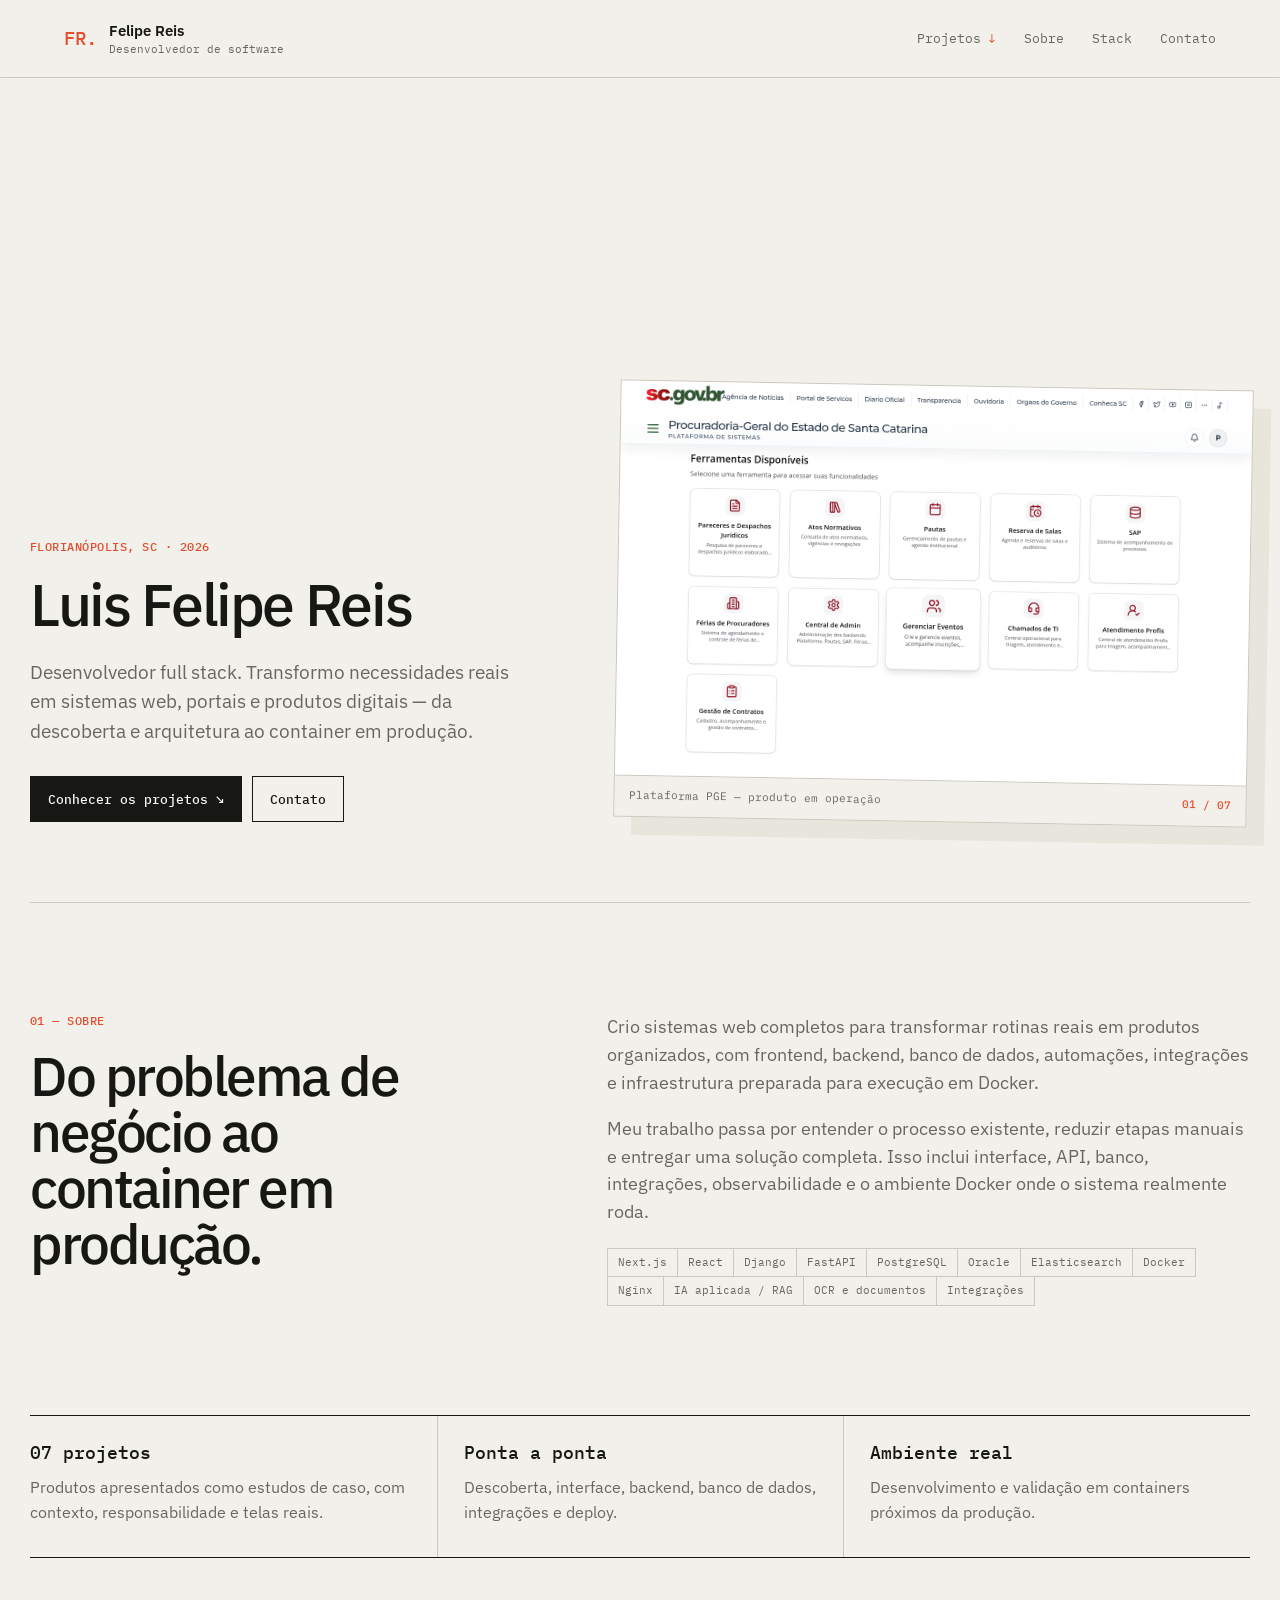
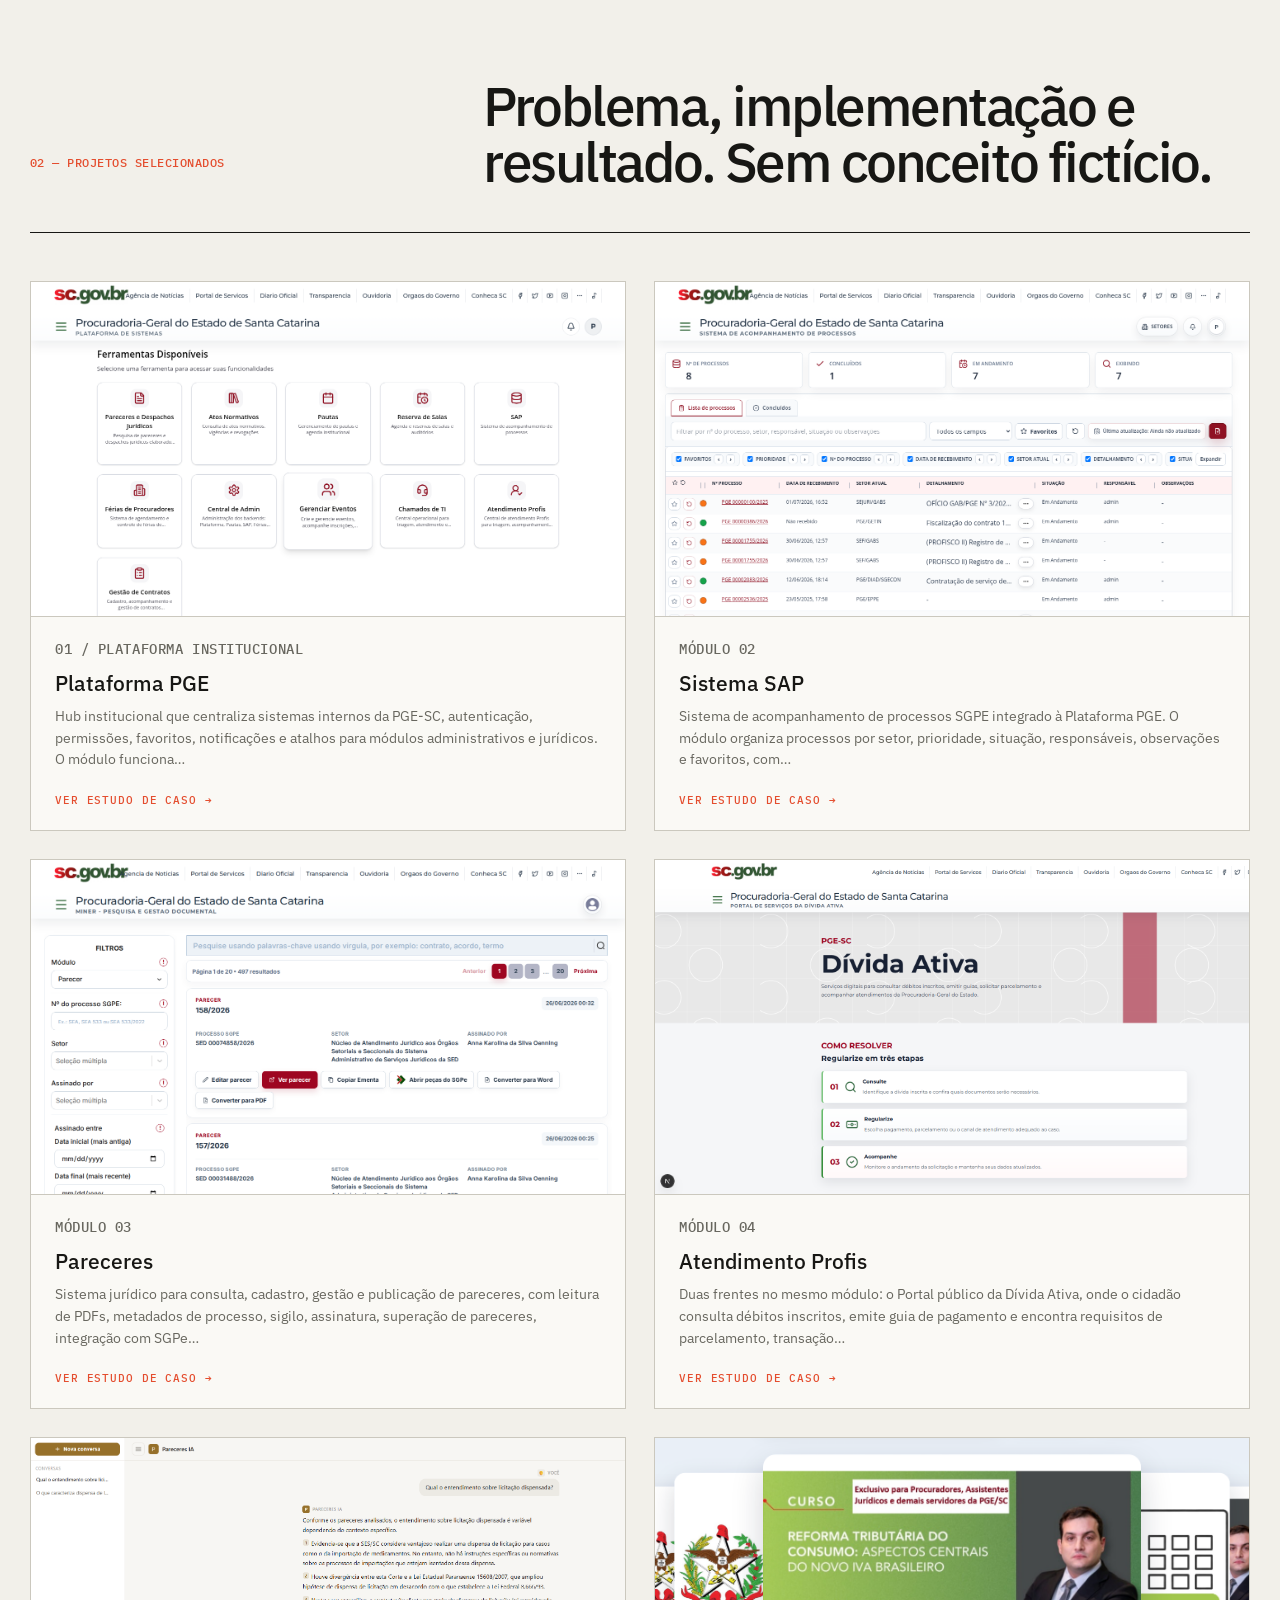
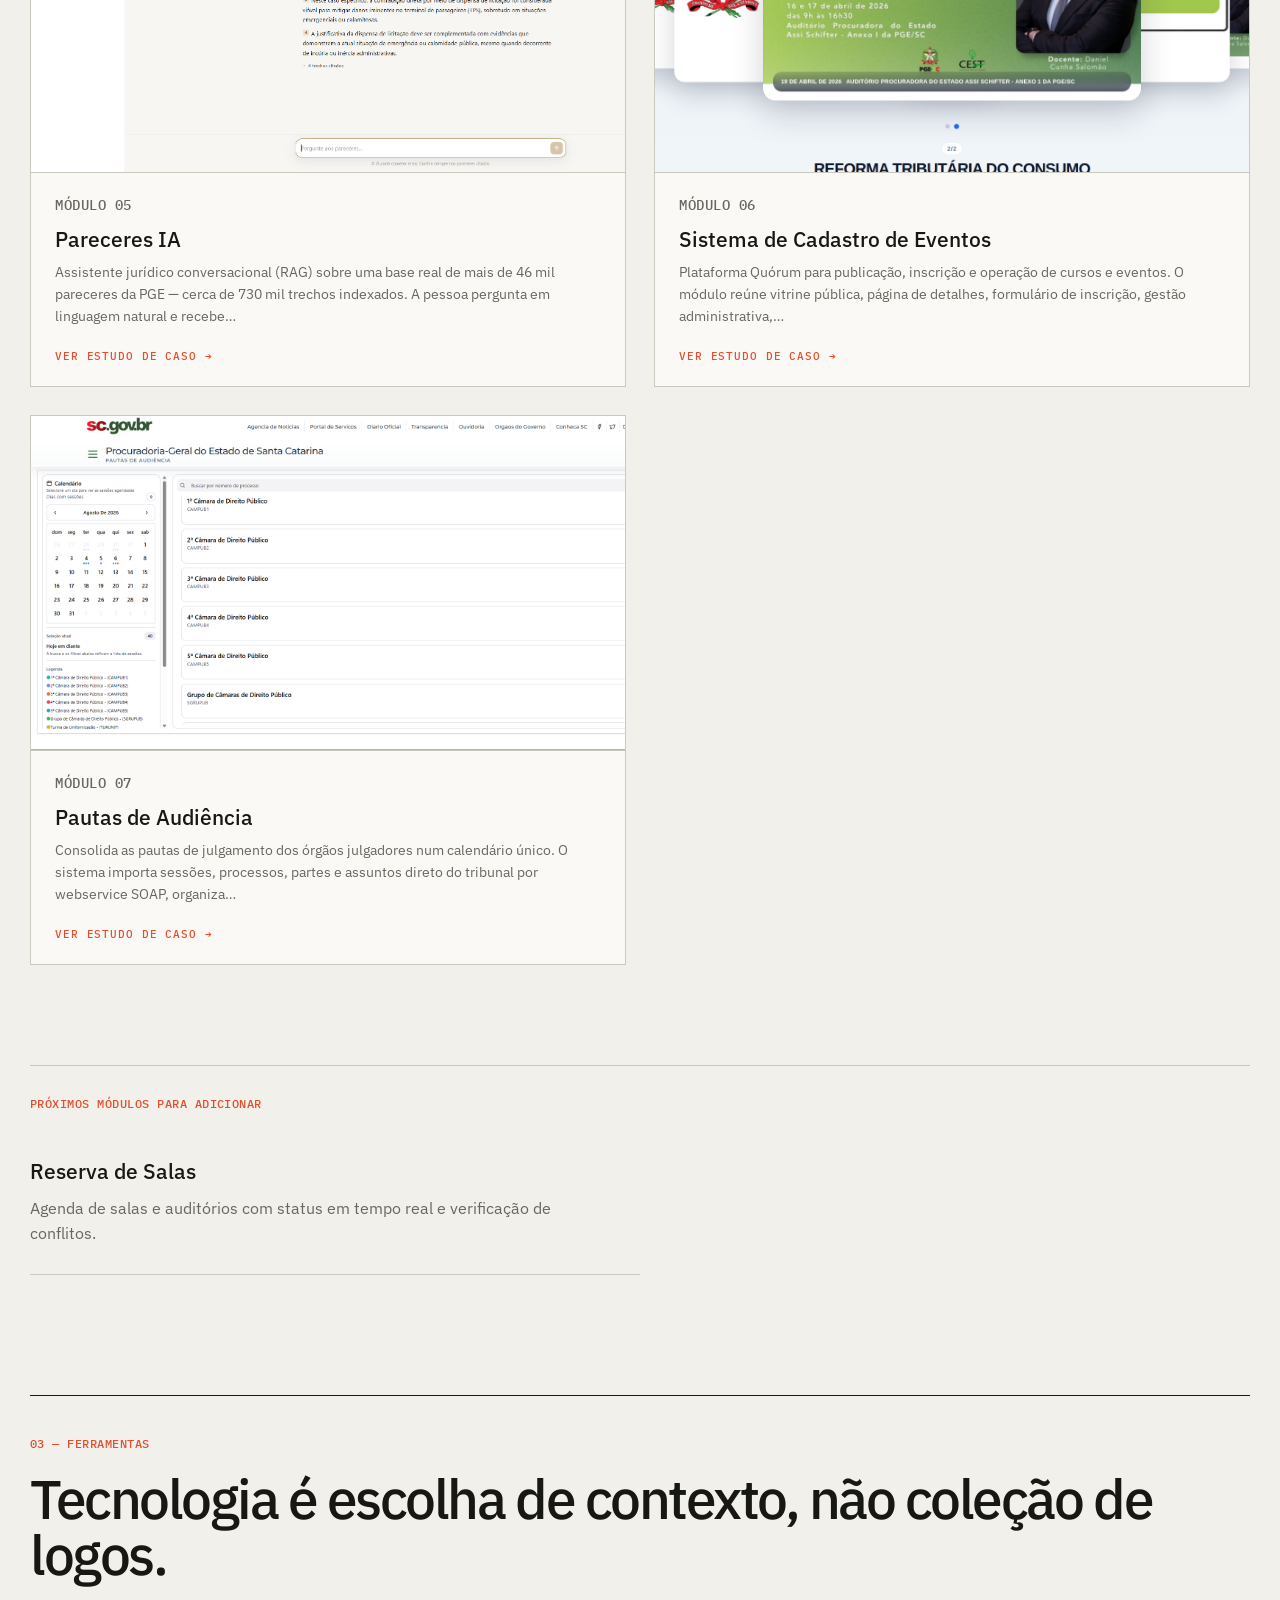
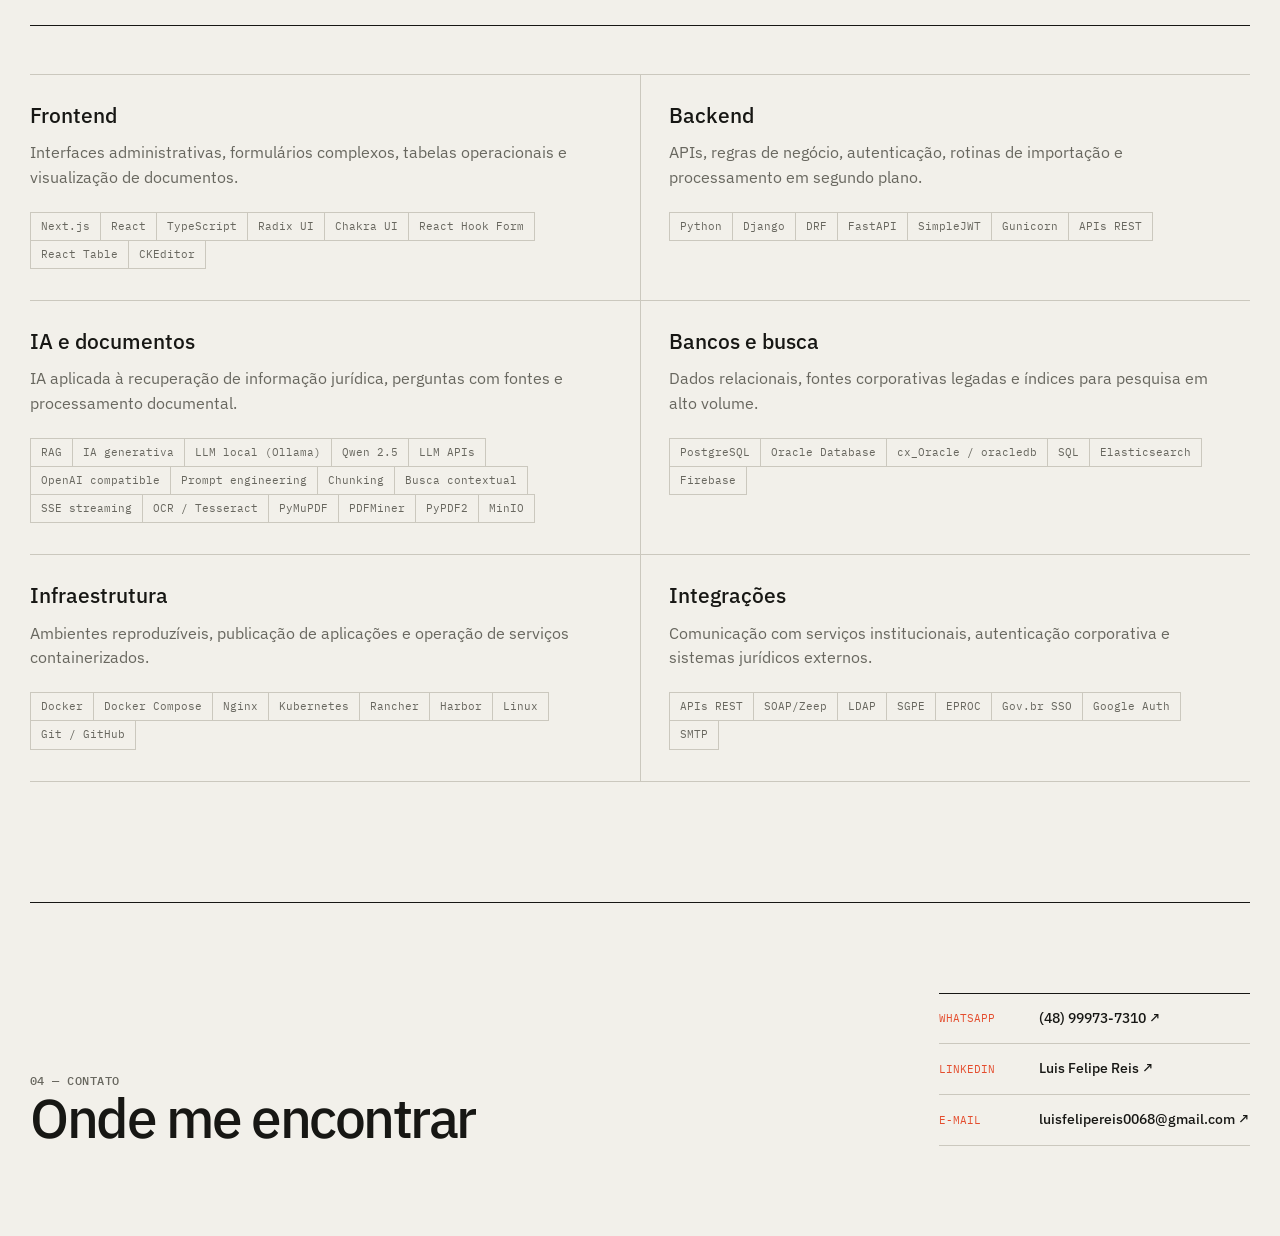
==== index.html @ 8a9d4250 "Renomeia botao do WhatsApp para Contato" ====
<!DOCTYPE html>
<html lang="pt-BR">
<head>
  <meta charset="UTF-8">
  <meta name="viewport" content="width=device-width, initial-scale=1.0">
  <title>Felipe Reis | Portfólio Dev</title>
  <meta name="description" content="Portfólio de sistemas web, automações, integrações e módulos desenvolvidos por Felipe Reis.">
  <link rel="icon" href="favicon.svg" type="image/svg+xml">
  <link rel="preconnect" href="https://fonts.googleapis.com">
  <link rel="preconnect" href="https://fonts.gstatic.com" crossorigin>
  <link href="https://fonts.googleapis.com/css2?family=IBM+Plex+Mono:wght@400;500&family=IBM+Plex+Sans:wght@400;500;600&display=swap" rel="stylesheet">
  <link rel="stylesheet" href="assets/portfolio.css">
</head>
<body>
  <header class="site-header">
    <a class="brand" href="#top" aria-label="Início">
      <span class="brand-mark">FR.</span>
      <span>
        <strong>Felipe Reis</strong>
        <small>Desenvolvedor de software</small>
      </span>
    </a>
    <nav class="top-nav" aria-label="Navegação principal">
      <div class="nav-projects">
        <a class="nav-projects-trigger" href="#modulos" aria-haspopup="true">
          Projetos <span aria-hidden="true">↓</span>
        </a>
        <div class="projects-menu" aria-label="Lista de projetos">
          <a href="projetos/plataforma-pge.html"><span>01</span> Plataforma PGE</a>
          <a href="projetos/sistema-sap.html"><span>02</span> Sistema SAP</a>
          <a href="projetos/sistema-pareceres.html"><span>03</span> Pareceres</a>
          <a href="projetos/sistema-atendimento-profis.html"><span>04</span> Atendimento Profis</a>
          <a href="projetos/pareceres-ia.html"><span>05</span> Pareceres IA</a>
          <a href="projetos/sistema-cadastro-eventos.html"><span>06</span> Cadastro de Eventos</a>
          <a href="projetos/sistema-pautas-de-audiencia.html"><span>07</span> Pautas de Audiência</a>
        </div>
      </div>
      <a href="#sobre">Sobre</a>
      <a href="#stack">Stack</a>
      <a href="#contato">Contato</a>
    </nav>
  </header>

  <main id="top">
    <section class="hero">
      <div class="hero-copy">
        <p class="eyebrow">Florianópolis, SC · 2026</p>
        <h1>Luis Felipe Reis</h1>
        <p class="hero-text">
          Desenvolvedor full stack. Transformo necessidades reais em sistemas web, portais e
          produtos digitais — da descoberta e arquitetura ao container em produção.
        </p>
        <div class="hero-actions" aria-label="Ações principais">
          <a class="button primary" href="#modulos">Conhecer os projetos ↘</a>
          <a class="button ghost" href="https://wa.me/5548999737310?text=Ol%C3%A1%20Felipe!%20Vi%20seu%20portf%C3%B3lio%20e%20gostaria%20de%20conversar." target="_blank" rel="noopener noreferrer">Contato</a>
        </div>
      </div>

      <div class="hero-preview" aria-label="Prévia visual dos sistemas">
        <img src="images/plataforma-modulo-dashboard.png" alt="Dashboard da Plataforma PGE com ferramentas disponíveis">
        <div class="preview-caption">
          <span>Plataforma PGE — produto em operação</span>
          <strong>01 / 07</strong>
        </div>
      </div>
    </section>

    <section class="intro" id="sobre" aria-label="Apresentação profissional">
      <div>
        <p class="eyebrow">01 — Sobre</p>
        <h2>Do problema de negócio ao container em produção.</h2>
      </div>
      <div class="intro-copy">
        <p>
          Crio sistemas web completos para transformar rotinas reais em produtos organizados,
          com frontend, backend, banco de dados, automações, integrações e infraestrutura
          preparada para execução em Docker.
        </p>
        <p>Meu trabalho passa por entender o processo existente, reduzir etapas manuais e
          entregar uma solução completa. Isso inclui interface, API, banco, integrações,
          observabilidade e o ambiente Docker onde o sistema realmente roda.</p>
        <div class="intro-tags" aria-label="Tecnologias e frentes de atuação">
          <span>Next.js</span>
          <span>React</span>
          <span>Django</span>
          <span>FastAPI</span>
          <span>PostgreSQL</span>
          <span>Oracle</span>
          <span>Elasticsearch</span>
          <span>Docker</span>
          <span>Nginx</span>
          <span>IA aplicada / RAG</span>
          <span>OCR e documentos</span>
          <span>Integrações</span>
        </div>
      </div>
    </section>

    <section class="metrics" aria-label="Resumo do portfólio">
      <article>
        <span>07 projetos</span>
        <p>Produtos apresentados como estudos de caso, com contexto, responsabilidade e telas reais.</p>
      </article>
      <article>
        <span>Ponta a ponta</span>
        <p>Descoberta, interface, backend, banco de dados, integrações e deploy.</p>
      </article>
      <article>
        <span>Ambiente real</span>
        <p>Desenvolvimento e validação em containers próximos da produção.</p>
      </article>
    </section>

    <section class="section" id="modulos">
      <div class="section-heading">
        <p class="eyebrow">02 — Projetos selecionados</p>
        <h2>Problema, implementação e resultado. Sem conceito fictício.</h2>
      </div>

      <div class="project-grid">
        <a class="project-card" href="projetos/plataforma-pge.html">
          <figure><img src="images/plataforma-modulo-dashboard.png" alt="Plataforma PGE" loading="lazy"></figure>
          <div class="project-card-body">
            <p class="module-kicker">01 / Plataforma institucional</p>
            <h3>Plataforma PGE</h3>
            <p>Hub institucional que centraliza sistemas internos da PGE-SC, autenticação, permissões, favoritos, notificações e atalhos para módulos administrativos e jurídicos. O módulo funciona…</p>
            <span class="project-card-cta">Ver estudo de caso →</span>
          </div>
        </a>
        <a class="project-card" href="projetos/sistema-sap.html">
          <figure><img src="images/sap-modulo-lista.png" alt="Sistema SAP" loading="lazy"></figure>
          <div class="project-card-body">
            <p class="module-kicker">Módulo 02</p>
            <h3>Sistema SAP</h3>
            <p>Sistema de acompanhamento de processos SGPE integrado à Plataforma PGE. O módulo organiza processos por setor, prioridade, situação, responsáveis, observações e favoritos, com…</p>
            <span class="project-card-cta">Ver estudo de caso →</span>
          </div>
        </a>
        <a class="project-card" href="projetos/sistema-pareceres.html">
          <figure><img src="images/pareceres-modulo-lista.png" alt="Pareceres" loading="lazy"></figure>
          <div class="project-card-body">
            <p class="module-kicker">Módulo 03</p>
            <h3>Pareceres</h3>
            <p>Sistema jurídico para consulta, cadastro, gestão e publicação de pareceres, com leitura de PDFs, metadados de processo, sigilo, assinatura, superação de pareceres, integração com SGPe…</p>
            <span class="project-card-cta">Ver estudo de caso →</span>
          </div>
        </a>
        <a class="project-card" href="projetos/sistema-atendimento-profis.html">
          <figure><img src="images/atendimento-profis-modulo-divida-ativa.png" alt="Atendimento Profis" loading="lazy"></figure>
          <div class="project-card-body">
            <p class="module-kicker">Módulo 04</p>
            <h3>Atendimento Profis</h3>
            <p>Duas frentes no mesmo módulo: o Portal público da Dívida Ativa, onde o cidadão consulta débitos inscritos, emite guia de pagamento e encontra requisitos de parcelamento, transação…</p>
            <span class="project-card-cta">Ver estudo de caso →</span>
          </div>
        </a>
        <a class="project-card" href="projetos/pareceres-ia.html">
          <figure><img src="images/pareceres-ia-modulo-chat-resposta.png" alt="Pareceres IA" loading="lazy"></figure>
          <div class="project-card-body">
            <p class="module-kicker">Módulo 05</p>
            <h3>Pareceres IA</h3>
            <p>Assistente jurídico conversacional (RAG) sobre uma base real de mais de 46 mil pareceres da PGE — cerca de 730 mil trechos indexados. A pessoa pergunta em linguagem natural e recebe…</p>
            <span class="project-card-cta">Ver estudo de caso →</span>
          </div>
        </a>
        <a class="project-card" href="projetos/sistema-cadastro-eventos.html">
          <figure><img src="images/eventos-modulo-inicio.png" alt="Sistema de Cadastro de Eventos" loading="lazy"></figure>
          <div class="project-card-body">
            <p class="module-kicker">Módulo 06</p>
            <h3>Sistema de Cadastro de Eventos</h3>
            <p>Plataforma Quórum para publicação, inscrição e operação de cursos e eventos. O módulo reúne vitrine pública, página de detalhes, formulário de inscrição, gestão administrativa,…</p>
            <span class="project-card-cta">Ver estudo de caso →</span>
          </div>
        </a>
        <a class="project-card" href="projetos/sistema-pautas-de-audiencia.html">
          <figure><img src="images/pautas-audiencia-modulo-calendario.png" alt="Pautas de Audiência" loading="lazy"></figure>
          <div class="project-card-body">
            <p class="module-kicker">Módulo 07</p>
            <h3>Pautas de Audiência</h3>
            <p>Consolida as pautas de julgamento dos órgãos julgadores num calendário único. O sistema importa sessões, processos, partes e assuntos direto do tribunal por webservice SOAP, organiza…</p>
            <span class="project-card-cta">Ver estudo de caso →</span>
          </div>
        </a>
      </div>

      <div class="next-modules">
        <p class="module-kicker">Próximos módulos para adicionar</p>
        <div class="module-grid compact">
          <article class="module-card">
            <h3>Reserva de Salas</h3>
            <p>Agenda de salas e auditórios com status em tempo real e verificação de conflitos.</p>
          </article>
        </div>
      </div>
    </section>

    <section class="section stack-section" id="stack">
      <div class="section-heading compact">
        <p class="eyebrow">03 — Ferramentas</p>
        <h2>Tecnologia é escolha de contexto, não coleção de logos.</h2>
      </div>

      <div class="stack-grid">
        <article>
          <h3>Frontend</h3>
          <p>Interfaces administrativas, formulários complexos, tabelas operacionais e visualização de documentos.</p>
          <div class="tags">
            <span>Next.js</span>
            <span>React</span>
            <span>TypeScript</span>
            <span>Radix UI</span>
            <span>Chakra UI</span>
            <span>React Hook Form</span>
            <span>React Table</span>
            <span>CKEditor</span>
          </div>
        </article>
        <article>
          <h3>Backend</h3>
          <p>APIs, regras de negócio, autenticação, rotinas de importação e processamento em segundo plano.</p>
          <div class="tags">
            <span>Python</span>
            <span>Django</span>
            <span>DRF</span>
            <span>FastAPI</span>
            <span>SimpleJWT</span>
            <span>Gunicorn</span>
            <span>APIs REST</span>
          </div>
        </article>
        <article>
          <h3>IA e documentos</h3>
          <p>IA aplicada à recuperação de informação jurídica, perguntas com fontes e processamento documental.</p>
          <div class="tags">
            <span>RAG</span>
            <span>IA generativa</span>
            <span>LLM local (Ollama)</span>
            <span>Qwen 2.5</span>
            <span>LLM APIs</span>
            <span>OpenAI compatible</span>
            <span>Prompt engineering</span>
            <span>Chunking</span>
            <span>Busca contextual</span>
            <span>SSE streaming</span>
            <span>OCR / Tesseract</span>
            <span>PyMuPDF</span>
            <span>PDFMiner</span>
            <span>PyPDF2</span>
            <span>MinIO</span>
          </div>
        </article>
        <article>
          <h3>Bancos e busca</h3>
          <p>Dados relacionais, fontes corporativas legadas e índices para pesquisa em alto volume.</p>
          <div class="tags">
            <span>PostgreSQL</span>
            <span>Oracle Database</span>
            <span>cx_Oracle / oracledb</span>
            <span>SQL</span>
            <span>Elasticsearch</span>
            <span>Firebase</span>
          </div>
        </article>
        <article>
          <h3>Infraestrutura</h3>
          <p>Ambientes reproduzíveis, publicação de aplicações e operação de serviços containerizados.</p>
          <div class="tags">
            <span>Docker</span>
            <span>Docker Compose</span>
            <span>Nginx</span>
            <span>Kubernetes</span>
            <span>Rancher</span>
            <span>Harbor</span>
            <span>Linux</span>
            <span>Git / GitHub</span>
          </div>
        </article>
        <article>
          <h3>Integrações</h3>
          <p>Comunicação com serviços institucionais, autenticação corporativa e sistemas jurídicos externos.</p>
          <div class="tags">
            <span>APIs REST</span>
            <span>SOAP/Zeep</span>
            <span>LDAP</span>
            <span>SGPE</span>
            <span>EPROC</span>
            <span>Gov.br SSO</span>
            <span>Google Auth</span>
            <span>SMTP</span>
          </div>
        </article>
      </div>
    </section>

    <section class="contact" id="contato">
      <div>
        <p class="eyebrow">04 — Contato</p>
        <h2>Onde me encontrar</h2>
      </div>
      <div class="contact-links" aria-label="Formas de contato">
        <a href="https://wa.me/5548999737310" target="_blank" rel="noopener noreferrer">
          <span>WhatsApp</span>
          <strong>(48) 99973-7310 ↗</strong>
        </a>
        <a href="https://www.linkedin.com/in/luis-felipe-pereira-dos-reis/" target="_blank" rel="noopener noreferrer">
          <span>LinkedIn</span>
          <strong>Luis Felipe Reis ↗</strong>
        </a>
        <a href="mailto:luisfelipereis0068@gmail.com">
          <span>E-mail</span>
          <strong>luisfelipereis0068@gmail.com ↗</strong>
        </a>
      </div>
    </section>
  </main>

  <div class="lightbox" id="lightbox" aria-hidden="true">
    <button class="lightbox-close" type="button" aria-label="Fechar imagem">Fechar</button>
    <img src="" alt="">
    <p></p>
  </div>

  <script src="assets/portfolio.js"></script>
</body>
</html>
---- assets/portfolio.css ----
:root {
  --paper: #f2f0ea;
  --ink: #171714;
  --muted: #68675f;
  --line: #cbc8be;
  --soft: #e8e5dc;
  --accent: #e44d2e;
  --dark: #1d211f;
  --white: #faf9f5;
}

* { box-sizing: border-box; }
html { scroll-behavior: smooth; }
body {
  margin: 0;
  background: var(--paper);
  color: var(--ink);
  font-family: "IBM Plex Sans", Arial, sans-serif;
  font-size: 16px;
  line-height: 1.55;
}
a { color: inherit; }
img { display: block; max-width: 100%; }
code {
  font-family: "IBM Plex Mono", monospace;
  font-size: .88em;
  color: var(--ink);
}

.site-header {
  position: sticky;
  top: 0;
  z-index: 20;
  display: flex;
  align-items: center;
  justify-content: space-between;
  gap: 32px;
  min-height: 76px;
  padding: 12px max(24px, 5vw);
  border-bottom: 1px solid var(--line);
  background: rgba(242, 240, 234, .94);
  backdrop-filter: blur(12px);
}
.brand { display: flex; align-items: center; gap: 12px; text-decoration: none; }
.brand-mark {
  font: 500 19px/1 "IBM Plex Mono", monospace;
  color: var(--accent);
}
.brand strong, .brand small { display: block; }
.brand strong { font-size: 15px; font-weight: 600; }
.brand small { color: var(--muted); font: 400 11px/1.4 "IBM Plex Mono", monospace; }
.top-nav { display: flex; align-items: center; gap: 28px; }
.top-nav a {
  color: var(--muted);
  font: 400 13px/1 "IBM Plex Mono", monospace;
  text-decoration: none;
}
.top-nav a:hover { color: var(--accent); }
.nav-projects { position: relative; }
.nav-projects-trigger { display: flex; align-items: center; gap: 7px; padding: 20px 0; }
.nav-projects-trigger span { color: var(--accent); transition: transform .15s ease; }
.projects-menu {
  position: absolute;
  top: calc(100% - 4px);
  left: -22px;
  width: 280px;
  visibility: hidden;
  opacity: 0;
  transform: translateY(-5px);
  border: 1px solid var(--ink);
  background: var(--paper);
  box-shadow: 8px 8px 0 rgba(23, 23, 20, .12);
  transition: opacity .15s ease, transform .15s ease, visibility .15s;
}
.projects-menu a {
  display: grid;
  grid-template-columns: 30px 1fr;
  gap: 10px;
  padding: 13px 16px;
  border-bottom: 1px solid var(--line);
  color: var(--ink);
  line-height: 1.3;
}
.projects-menu a:last-child { border-bottom: 0; }
.projects-menu a span { color: var(--accent); font-size: 10px; }
.projects-menu a:hover, .projects-menu a:focus-visible { background: var(--ink); color: var(--white); outline: none; }
.nav-projects:hover .projects-menu,
.nav-projects:focus-within .projects-menu {
  visibility: visible;
  opacity: 1;
  transform: translateY(0);
}
.nav-projects:hover .nav-projects-trigger span,
.nav-projects:focus-within .nav-projects-trigger span { transform: rotate(180deg); }

.hero, .intro, .section, .metrics, .contact {
  width: min(1220px, calc(100% - 48px));
  margin-inline: auto;
}
.hero {
  display: grid;
  grid-template-columns: minmax(0, .88fr) minmax(420px, 1.12fr);
  gap: clamp(48px, 7vw, 104px);
  align-items: end;
  min-height: calc(100vh - 76px);
  padding: 72px 0 80px;
}
.eyebrow, .module-kicker {
  margin: 0 0 18px;
  color: var(--accent);
  font: 500 12px/1.4 "IBM Plex Mono", monospace;
  letter-spacing: .04em;
  text-transform: uppercase;
}
h1, h2, h3, p { margin-top: 0; }
h1 {
  max-width: 780px;
  margin-bottom: 24px;
  font-size: clamp(40px, 4.6vw, 60px);
  font-weight: 500;
  line-height: 1.02;
  letter-spacing: -.04em;
}
h2 {
  margin-bottom: 0;
  font-size: clamp(34px, 4.3vw, 62px);
  font-weight: 500;
  line-height: 1.02;
  letter-spacing: -.045em;
}
h3 { margin-bottom: 12px; font-size: 21px; font-weight: 500; line-height: 1.2; }
.hero-text { max-width: 610px; color: var(--muted); font-size: 19px; }
.hero-actions, .module-actions { display: flex; flex-wrap: wrap; gap: 10px; margin-top: 30px; }
.button {
  display: inline-flex;
  align-items: center;
  justify-content: center;
  min-height: 46px;
  padding: 11px 17px;
  border: 1px solid var(--ink);
  border-radius: 0;
  font: 500 13px/1 "IBM Plex Mono", monospace;
  text-decoration: none;
  transition: background .15s, color .15s;
}
.button.primary { background: var(--ink); color: var(--white); }
.button.ghost { background: transparent; }
.button:hover { background: var(--accent); border-color: var(--accent); color: white; }
.hero-preview, .module-cover, .shot {
  margin: 0;
  border: 1px solid var(--line);
  background: var(--soft);
}
.hero-preview { transform: rotate(1deg); box-shadow: 18px 18px 0 var(--soft); }
.hero-preview img, .module-cover img { width: 100%; aspect-ratio: 16/10; object-fit: cover; object-position: top left; }
.preview-caption, .module-cover figcaption {
  display: flex;
  justify-content: space-between;
  gap: 16px;
  padding: 12px 14px;
  border-top: 1px solid var(--line);
  color: var(--muted);
  background: var(--paper);
  font: 400 11px/1.4 "IBM Plex Mono", monospace;
}
.preview-caption strong { color: var(--accent); font-weight: 500; }

.intro {
  display: grid;
  grid-template-columns: .85fr 1.15fr;
  gap: clamp(40px, 8vw, 120px);
  padding: 110px 0;
  border-top: 1px solid var(--line);
}
.intro-copy { max-width: 680px; }
.intro-copy p { color: var(--muted); font-size: 18px; }
.intro-tags, .tags { display: flex; flex-wrap: wrap; gap: 0; margin-top: 22px; }
.intro-tags span, .tags span {
  padding: 7px 10px;
  border: 1px solid var(--line);
  margin: 0 -1px -1px 0;
  color: var(--muted);
  font: 400 11px/1.2 "IBM Plex Mono", monospace;
}
.metrics {
  display: grid;
  grid-template-columns: repeat(3, 1fr);
  border-top: 1px solid var(--ink);
  border-bottom: 1px solid var(--ink);
}
.metrics article { padding: 26px 26px 32px 0; }
.metrics article + article { padding-left: 26px; border-left: 1px solid var(--line); }
.metrics span { display: block; margin-bottom: 12px; font: 500 18px/1.2 "IBM Plex Mono", monospace; }
.metrics p, .module-card p, .stack-grid p, .contact p { margin-bottom: 0; color: var(--muted); }

.section { padding: 120px 0; }
section[id], .contact[id], .module-showcase[id] { scroll-margin-top: 90px; }
.section-heading {
  display: grid;
  grid-template-columns: .7fr 1.3fr;
  gap: 40px;
  align-items: end;
  padding-bottom: 42px;
  border-bottom: 1px solid var(--ink);
}
.section-heading.compact { display: block; }
.module-showcase { display: grid; gap: 42px; padding-top: 76px; }
.module-showcase + .module-showcase { margin-top: 92px; border-top: 1px solid var(--ink); }
.module-showcase-hero {
  display: grid;
  grid-template-columns: minmax(0, .82fr) minmax(420px, 1.18fr);
  gap: clamp(44px, 7vw, 100px);
  align-items: center;
}
.module-showcase h3 {
  margin-bottom: 20px;
  font-size: clamp(38px, 5vw, 68px);
  font-weight: 500;
  line-height: 1;
  letter-spacing: -.045em;
}
.module-showcase p { color: var(--muted); }
.module-cover { box-shadow: 12px 12px 0 var(--soft); }
.module-info-grid { display: grid; grid-template-columns: 1.25fr repeat(3, 1fr); border-top: 1px solid var(--line); }
.module-info-grid section { min-width: 0; padding: 26px 24px 18px 0; }
.module-info-grid section + section { padding-left: 24px; border-left: 1px solid var(--line); }
.clean-list { margin: 0; padding: 0; list-style: none; }
.clean-list li { padding: 8px 0; border-bottom: 1px solid var(--line); color: var(--muted); font-size: 14px; }
.module-process { display: grid; grid-template-columns: repeat(3, 1fr); background: var(--dark); color: var(--white); }
.module-process article { padding: 30px; }
.module-process article + article { border-left: 1px solid #414540; }
.module-process span, .module-gallery-heading > span {
  display: block;
  margin-bottom: 12px;
  color: #f17a5f;
  font: 500 11px/1.4 "IBM Plex Mono", monospace;
  text-transform: uppercase;
}
.module-process p { margin-bottom: 0; color: #b9bcb7; font-size: 14px; }
.module-process code { color: white; }
.module-gallery { display: grid; gap: 22px; }
.module-gallery-heading { display: flex; justify-content: space-between; gap: 20px; align-items: end; }
.module-gallery-heading h3 { max-width: 760px; margin: 0; font-size: clamp(27px, 3vw, 40px); letter-spacing: -.03em; }
.module-gallery-heading > span { margin: 0; color: var(--accent); white-space: nowrap; }
.gallery-grid, .gallery-grid.module-shot-grid {
  display: flex;
  gap: 18px;
  overflow-x: auto;
  overflow-y: hidden;
  padding: 0 0 18px;
  scroll-snap-type: x mandatory;
  overscroll-behavior-x: contain;
  scrollbar-color: var(--accent) var(--soft);
  scrollbar-width: thin;
}
.gallery-grid::-webkit-scrollbar { height: 8px; }
.gallery-grid::-webkit-scrollbar-track { background: var(--soft); }
.gallery-grid::-webkit-scrollbar-thumb { background: var(--accent); }
.gallery-grid.module-shot-grid .shot,
.gallery-grid.module-shot-grid .shot.wide,
.gallery-grid .shot,
.gallery-grid .shot.wide {
  flex: 0 0 clamp(360px, 56vw, 760px);
  min-width: 0;
  scroll-snap-align: start;
}
.shot { position: relative; overflow: hidden; cursor: zoom-in; }
.shot[hidden] { display: none; }
.shot img { width: 100%; aspect-ratio: 16/9; object-fit: cover; object-position: top left; transition: filter .15s; }
.shot:hover img { filter: contrast(.92); }
.shot figcaption {
  padding: 10px 12px;
  border-top: 1px solid var(--line);
  background: var(--paper);
  color: var(--muted);
  font: 400 11px/1.4 "IBM Plex Mono", monospace;
}

.next-modules { margin-top: 100px; padding-top: 30px; border-top: 1px solid var(--line); }
.module-grid { display: grid; grid-template-columns: repeat(2, 1fr); }
.module-card { padding: 28px 28px 28px 0; border-bottom: 1px solid var(--line); }
.module-card + .module-card { padding-left: 28px; border-left: 1px solid var(--line); }
.stack-section { padding-top: 40px; border-top: 1px solid var(--ink); }
.stack-grid { display: grid; grid-template-columns: repeat(2, 1fr); margin-top: 48px; border-top: 1px solid var(--line); }
.stack-grid article { padding: 28px 28px 32px 0; border-bottom: 1px solid var(--line); }
.stack-grid article:nth-child(even) { padding-left: 28px; border-left: 1px solid var(--line); }

.contact {
  display: grid;
  grid-template-columns: 1fr auto;
  gap: 48px;
  align-items: end;
  padding: 90px 0;
  border-top: 1px solid var(--ink);
}
.contact h2 { max-width: 820px; }
.contact-links { width: min(100%, 390px); border-top: 1px solid var(--ink); }
.contact-links a {
  display: grid;
  grid-template-columns: 82px 1fr;
  gap: 18px;
  align-items: center;
  padding: 14px 0;
  border-bottom: 1px solid var(--line);
  text-decoration: none;
}
.contact-links span { color: var(--accent); font: 400 11px/1.3 "IBM Plex Mono", monospace; text-transform: uppercase; }
.contact-links strong { font-size: 14px; font-weight: 500; }
.contact-links a:hover strong { color: var(--accent); }
.lightbox { position: fixed; inset: 0; z-index: 50; display: none; place-items: center; padding: 28px; background: rgba(18,18,15,.92); }
.lightbox.open { display: grid; }
.lightbox img { max-width: min(1320px, 94vw); max-height: 82vh; border: 1px solid #555; background: white; }
.lightbox p { margin: 12px 0 0; color: white; font-family: "IBM Plex Mono", monospace; }
.lightbox-close { position: fixed; top: 20px; right: 20px; padding: 10px 14px; border: 1px solid white; background: transparent; color: white; font-family: "IBM Plex Mono", monospace; cursor: pointer; }

@media (max-width: 980px) {
  .hero { grid-template-columns: 1fr; min-height: auto; }
  .hero-preview { max-width: 760px; }
  .module-showcase-hero { grid-template-columns: 1fr; }
  .module-info-grid { grid-template-columns: repeat(2, 1fr); }
  .module-info-grid section:nth-child(3) { padding-left: 0; border-left: 0; border-top: 1px solid var(--line); }
  .module-info-grid section:nth-child(4) { border-top: 1px solid var(--line); }
}
@media (max-width: 720px) {
  .site-header { min-height: 66px; }
  .brand small { display: none; }
  .top-nav { gap: 14px; }
  .top-nav > a:nth-of-type(1), .top-nav > a:nth-of-type(2) { display: none; }
  .projects-menu { left: auto; right: 0; width: min(280px, calc(100vw - 30px)); }
  .hero, .intro, .section, .metrics, .contact { width: min(100% - 30px, 1220px); }
  .hero { padding: 54px 0 70px; gap: 48px; }
  h1 { font-size: clamp(34px, 9vw, 46px); }
  .intro, .section-heading, .contact { grid-template-columns: 1fr; }
  .intro { padding: 78px 0; }
  .metrics { grid-template-columns: 1fr; }
  .metrics article { padding: 22px 0; }
  .metrics article + article { padding-left: 0; border-left: 0; border-top: 1px solid var(--line); }
  .section { padding: 82px 0; }
  .module-showcase { padding-top: 54px; }
  .module-showcase + .module-showcase { margin-top: 68px; }
  .module-info-grid, .module-process, .stack-grid, .module-grid { grid-template-columns: 1fr; }
  .module-info-grid section, .module-info-grid section + section { padding: 20px 0; border-left: 0; border-top: 1px solid var(--line); }
  .module-process article + article { border-left: 0; border-top: 1px solid #414540; }
  .gallery-grid.module-shot-grid .shot,
  .gallery-grid.module-shot-grid .shot.wide,
  .gallery-grid .shot,
  .gallery-grid .shot.wide { flex-basis: 88vw; }
  .module-card + .module-card, .stack-grid article:nth-child(even) { padding-left: 0; border-left: 0; }
  .contact { align-items: start; }
}
@media (prefers-reduced-motion: reduce) { html { scroll-behavior: auto; } }

/* ---- Grid de projetos (home) ---- */
.project-grid {
  display: grid;
  grid-template-columns: repeat(2, 1fr);
  gap: 28px;
  margin-top: 48px;
}
.project-card {
  display: flex;
  flex-direction: column;
  border: 1px solid var(--line);
  background: var(--white);
  color: inherit;
  text-decoration: none;
  transition: box-shadow .15s ease, transform .15s ease;
}
.project-card:hover { box-shadow: 12px 12px 0 var(--soft); transform: translate(-2px, -2px); }
.project-card figure { margin: 0; border-bottom: 1px solid var(--line); overflow: hidden; }
.project-card img {
  display: block;
  width: 100%;
  aspect-ratio: 16/9;
  object-fit: cover;
  object-position: top left;
}
.project-card-body { display: flex; flex-direction: column; gap: 10px; flex: 1; padding: 22px 24px 24px; }
.project-card-body h3 { margin: 0; font-size: 21px; }
.project-card-body p { margin: 0; color: var(--muted); font-size: 14px; line-height: 1.55; }
.project-card-cta {
  margin-top: auto;
  padding-top: 14px;
  color: var(--accent);
  font: 500 11px/1 "IBM Plex Mono", monospace;
  letter-spacing: .08em;
  text-transform: uppercase;
}

/* ---- Paginas internas de projeto ---- */
.project-page { padding-top: 34px; }
.back-link {
  display: inline-block;
  margin-bottom: 26px;
  color: var(--muted);
  font: 500 11px/1 "IBM Plex Mono", monospace;
  letter-spacing: .08em;
  text-transform: uppercase;
  text-decoration: none;
}
.back-link:hover { color: var(--accent); }
.projects-menu a.is-current { color: var(--accent); }

@media (max-width: 720px) {
  .project-grid { grid-template-columns: 1fr; gap: 22px; margin-top: 32px; }
}
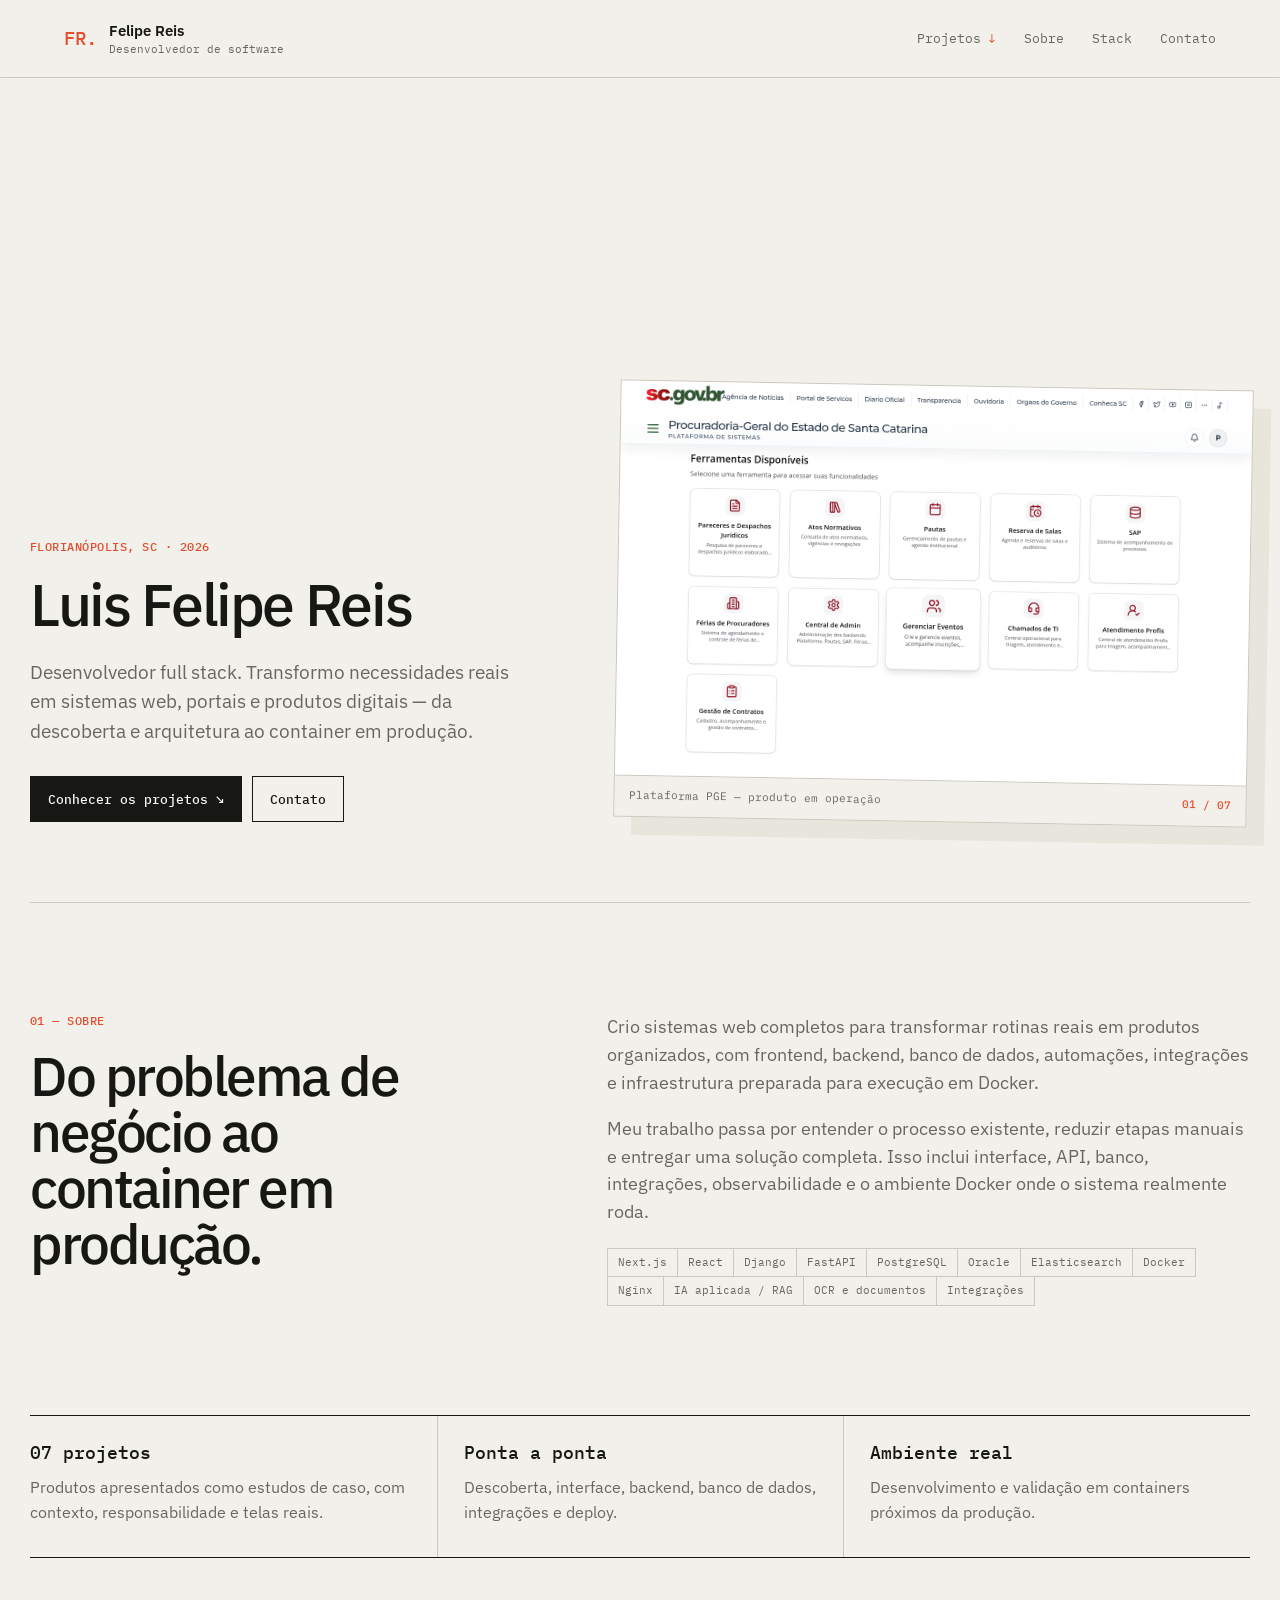
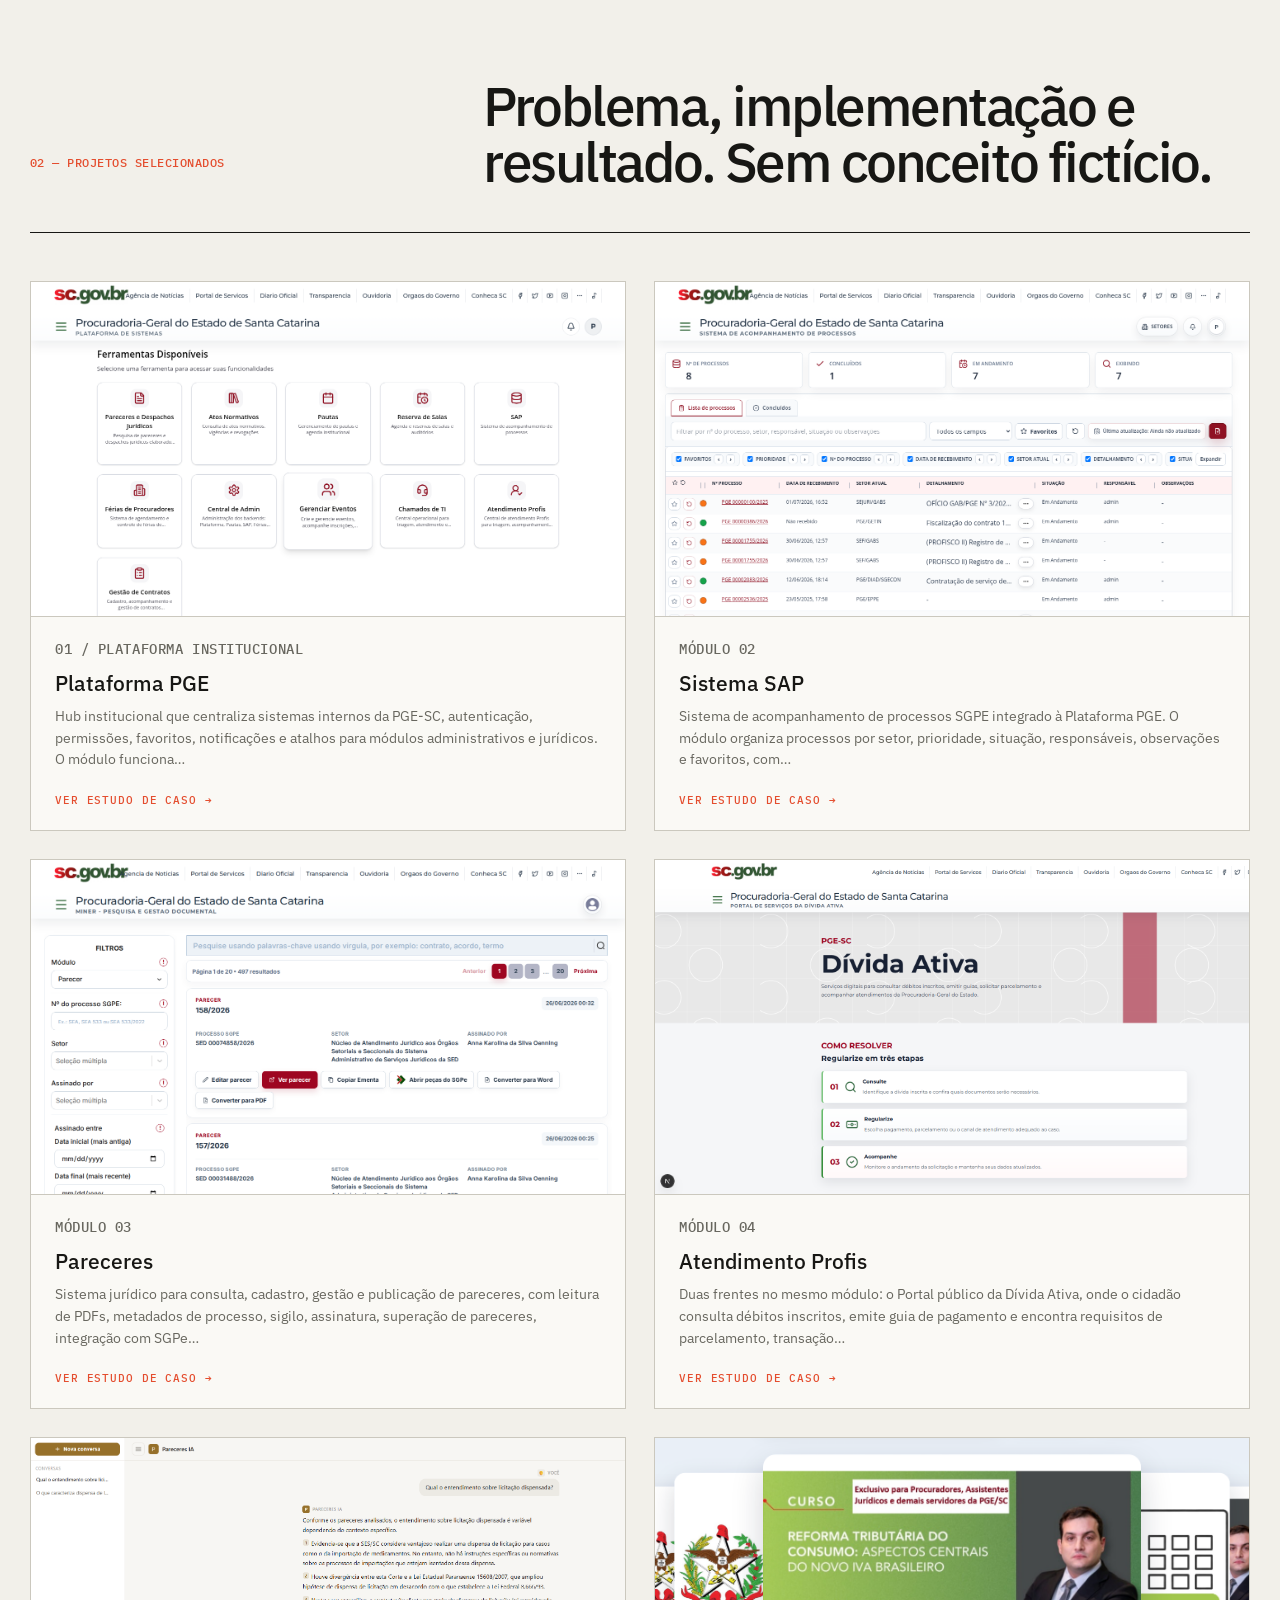
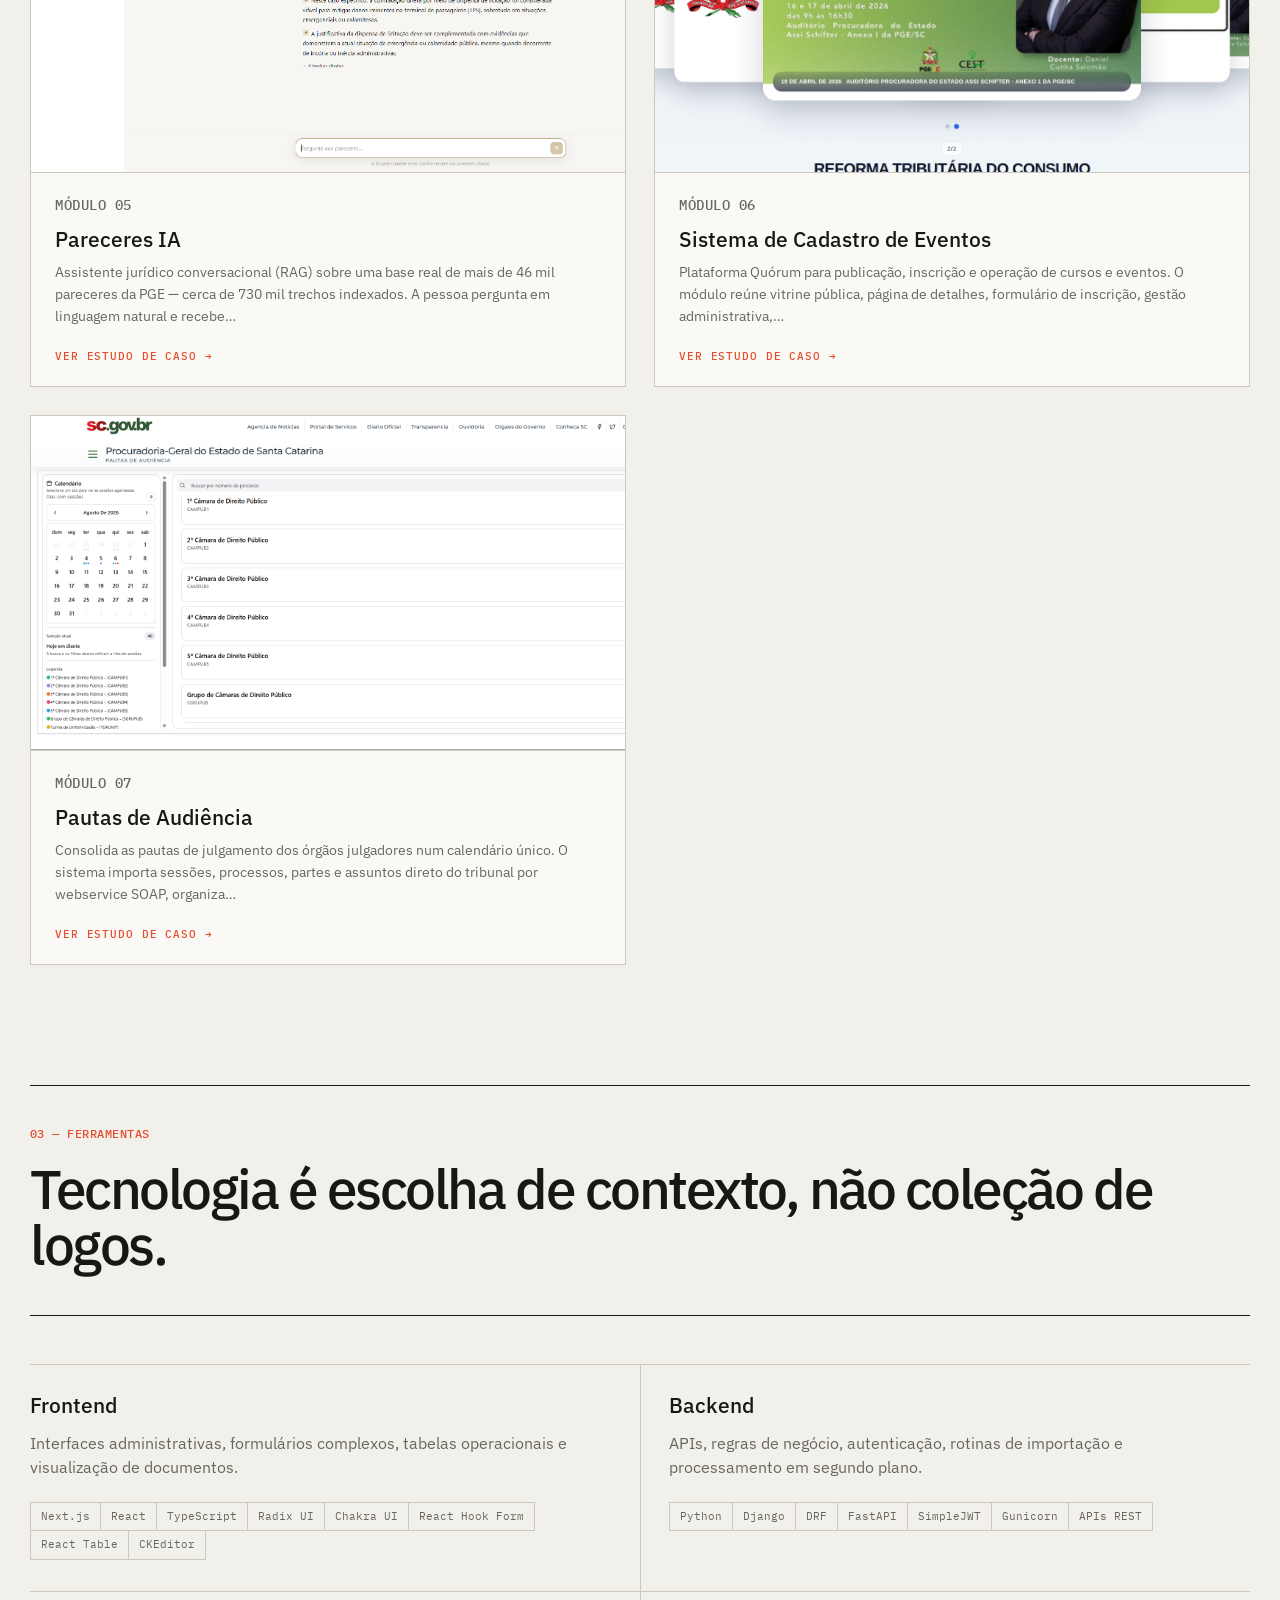
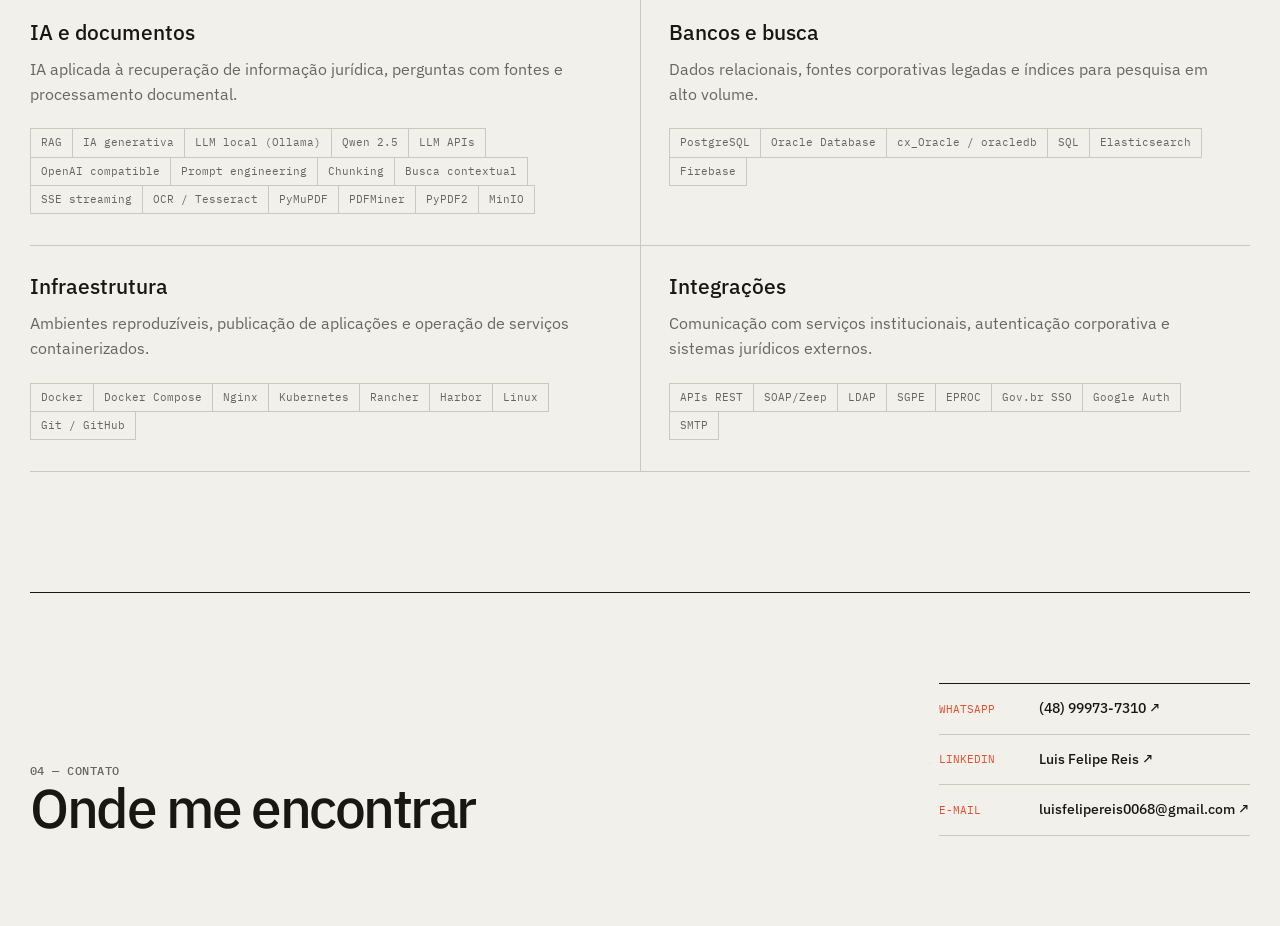
==== commit b6174aa4: "Remove bloco de proximos modulos do portfolio" ====
--- a/index.html
+++ b/index.html
@@ -183,15 +183,6 @@
         </a>
       </div>
 
-      <div class="next-modules">
-        <p class="module-kicker">Próximos módulos para adicionar</p>
-        <div class="module-grid compact">
-          <article class="module-card">
-            <h3>Reserva de Salas</h3>
-            <p>Agenda de salas e auditórios com status em tempo real e verificação de conflitos.</p>
-          </article>
-        </div>
-      </div>
     </section>
 
     <section class="section stack-section" id="stack">
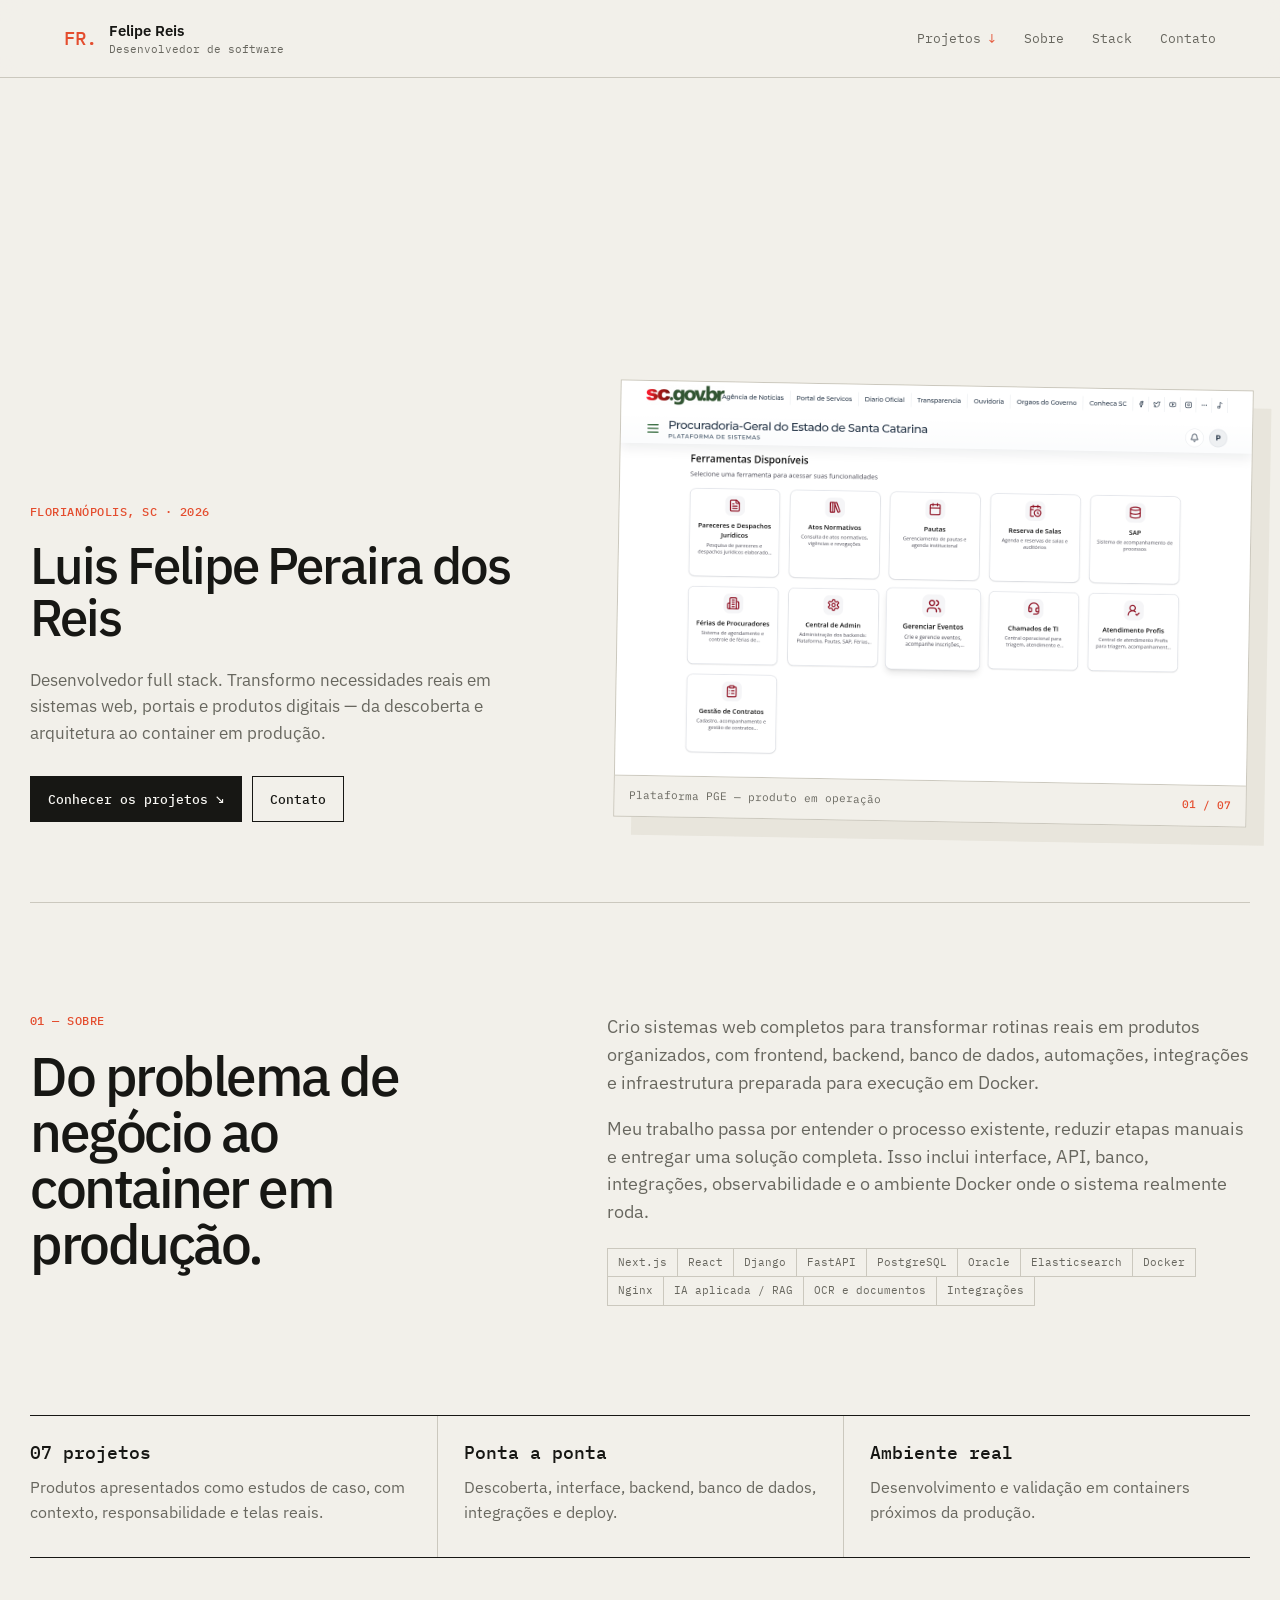
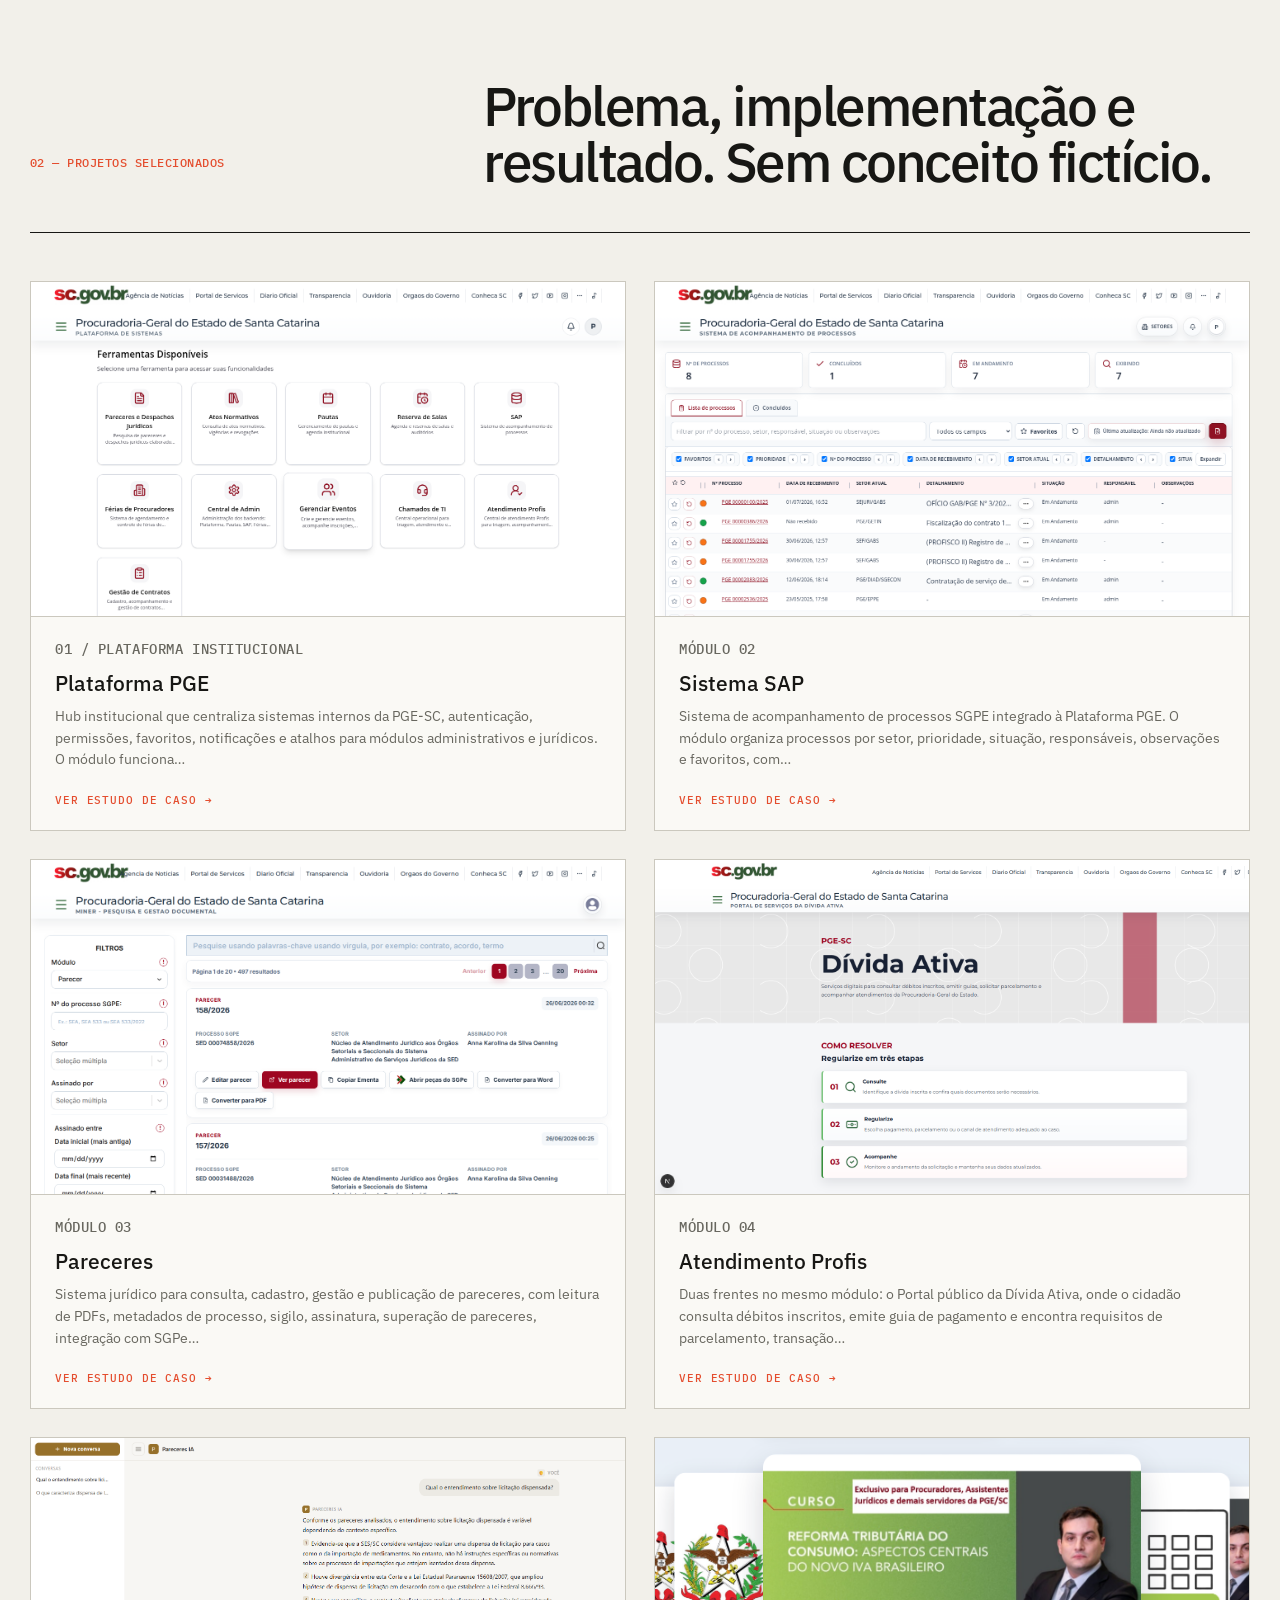
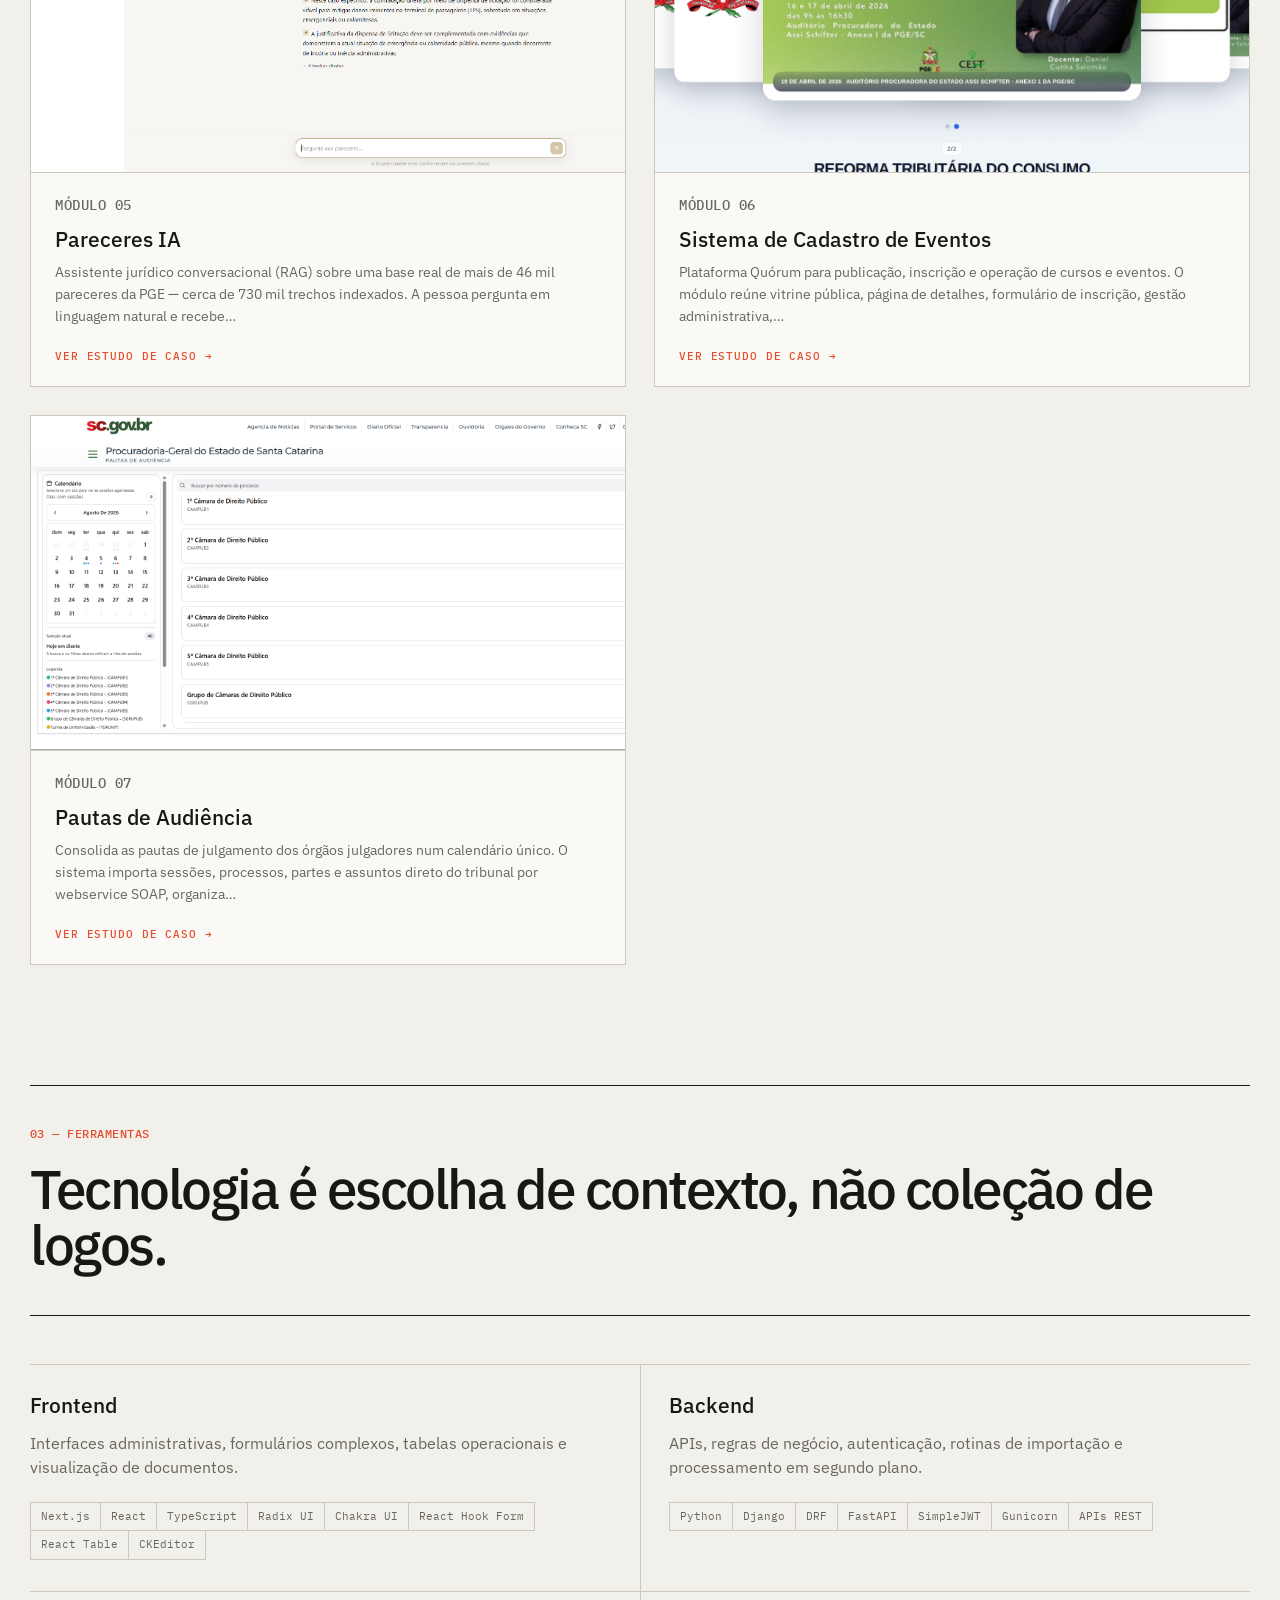
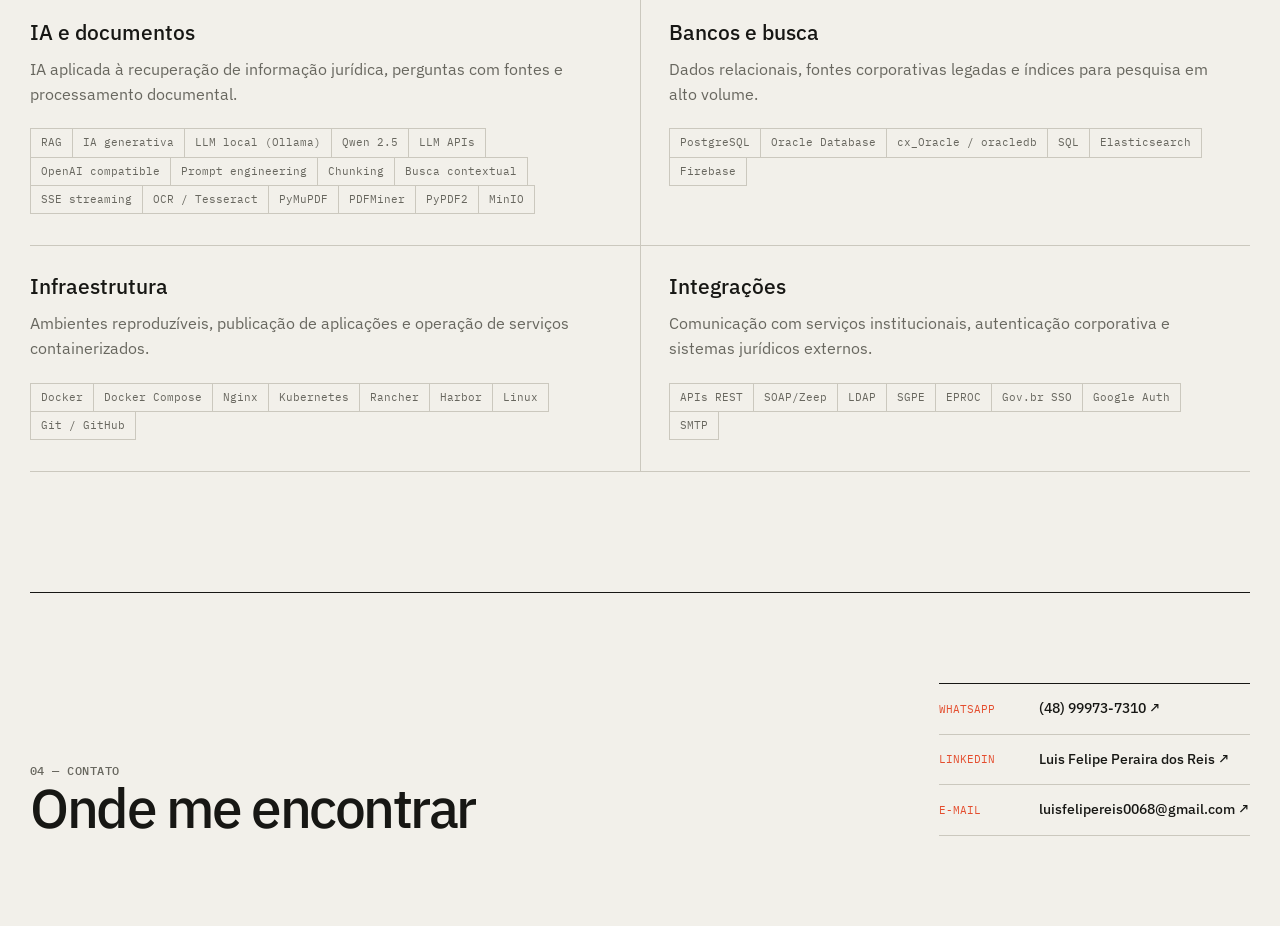
==== commit ed4c6cfa: "Corrige nome e reduz tipografia da apresentacao" ====
--- a/index.html
+++ b/index.html
@@ -45,7 +45,7 @@
     <section class="hero">
       <div class="hero-copy">
         <p class="eyebrow">Florianópolis, SC · 2026</p>
-        <h1>Luis Felipe Reis</h1>
+        <h1>Luis Felipe Peraira dos Reis</h1>
         <p class="hero-text">
           Desenvolvedor full stack. Transformo necessidades reais em sistemas web, portais e
           produtos digitais — da descoberta e arquitetura ao container em produção.
@@ -295,7 +295,7 @@
         </a>
         <a href="https://www.linkedin.com/in/luis-felipe-pereira-dos-reis/" target="_blank" rel="noopener noreferrer">
           <span>LinkedIn</span>
-          <strong>Luis Felipe Reis ↗</strong>
+          <strong>Luis Felipe Peraira dos Reis ↗</strong>
         </a>
         <a href="mailto:luisfelipereis0068@gmail.com">
           <span>E-mail</span>
--- a/assets/portfolio.css
+++ b/assets/portfolio.css
@@ -116,7 +116,7 @@
 h1 {
   max-width: 780px;
   margin-bottom: 24px;
-  font-size: clamp(40px, 4.6vw, 60px);
+  font-size: clamp(36px, 4vw, 52px);
   font-weight: 500;
   line-height: 1.02;
   letter-spacing: -.04em;
@@ -129,7 +129,7 @@
   letter-spacing: -.045em;
 }
 h3 { margin-bottom: 12px; font-size: 21px; font-weight: 500; line-height: 1.2; }
-.hero-text { max-width: 610px; color: var(--muted); font-size: 19px; }
+.hero-text { max-width: 610px; color: var(--muted); font-size: 17px; }
 .hero-actions, .module-actions { display: flex; flex-wrap: wrap; gap: 10px; margin-top: 30px; }
 .button {
   display: inline-flex;
@@ -329,7 +329,7 @@
   .projects-menu { left: auto; right: 0; width: min(280px, calc(100vw - 30px)); }
   .hero, .intro, .section, .metrics, .contact { width: min(100% - 30px, 1220px); }
   .hero { padding: 54px 0 70px; gap: 48px; }
-  h1 { font-size: clamp(34px, 9vw, 46px); }
+  h1 { font-size: clamp(30px, 8vw, 40px); }
   .intro, .section-heading, .contact { grid-template-columns: 1fr; }
   .intro { padding: 78px 0; }
   .metrics { grid-template-columns: 1fr; }
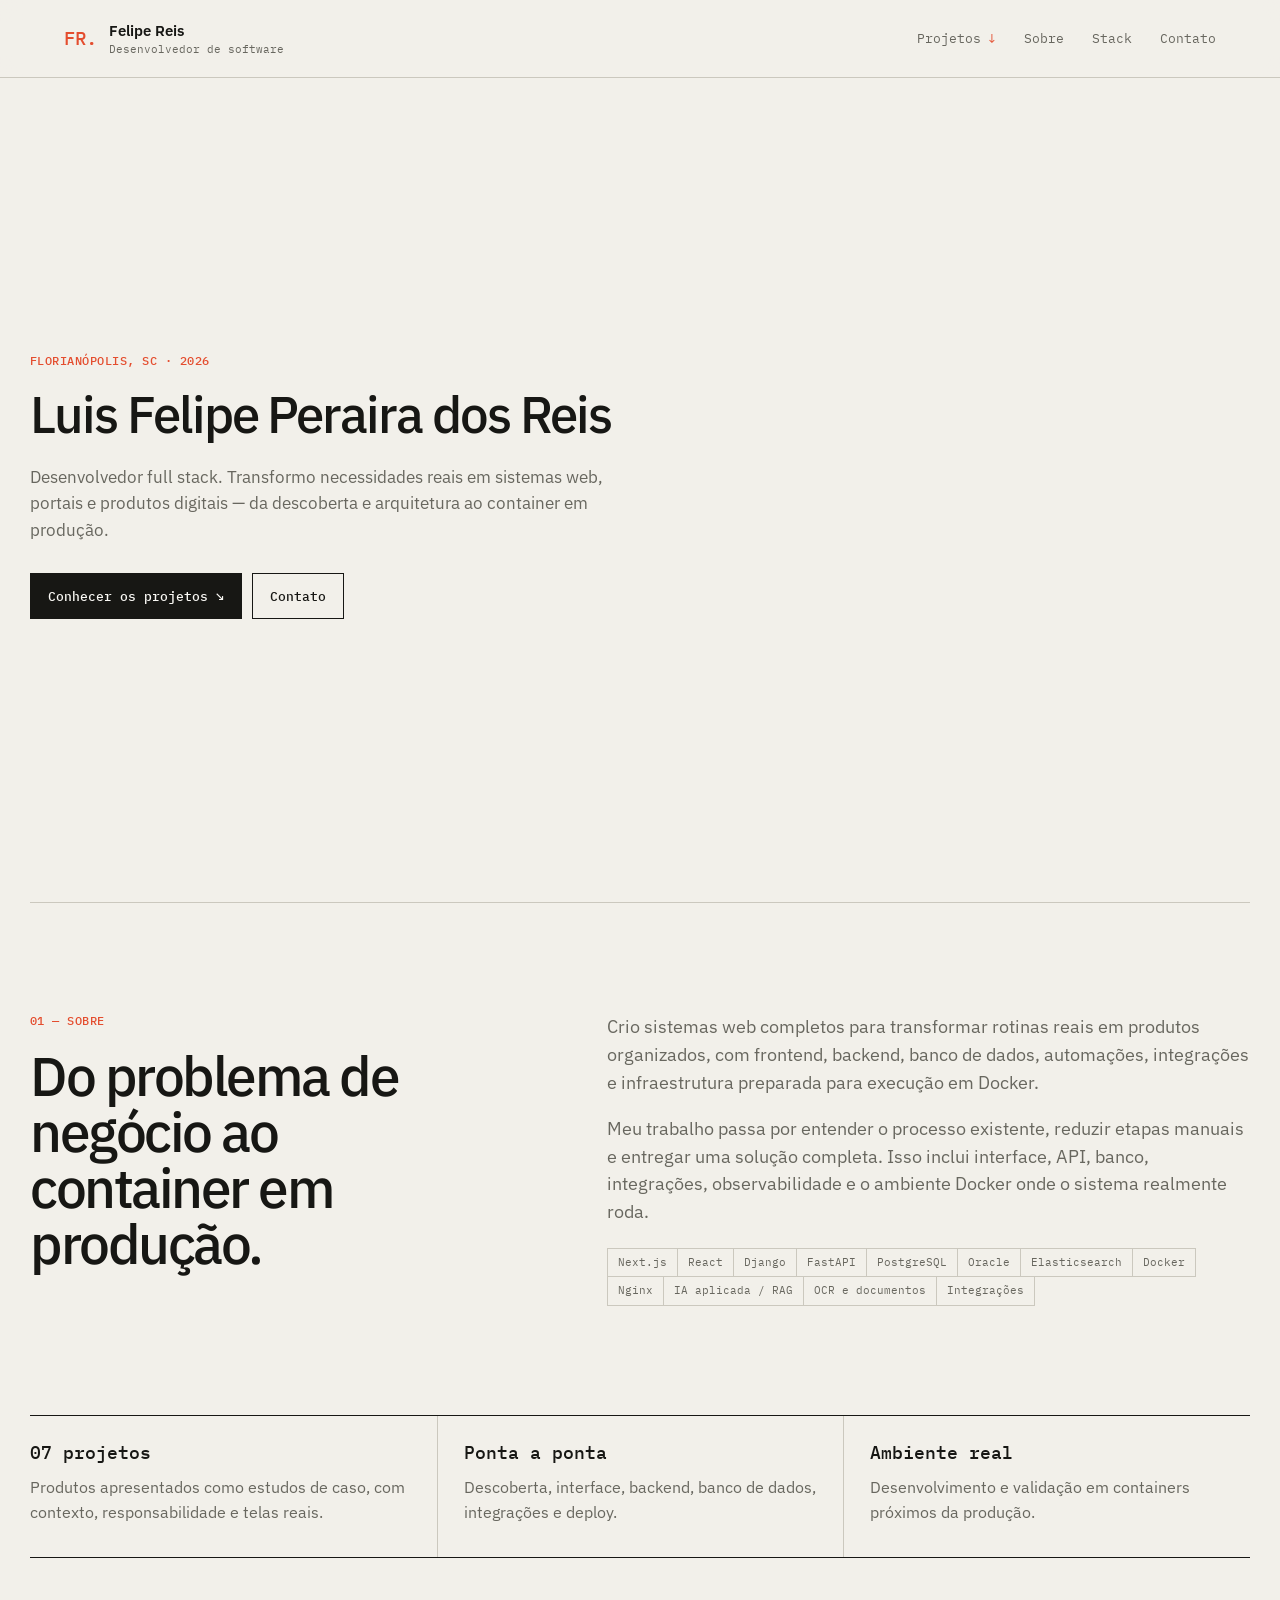
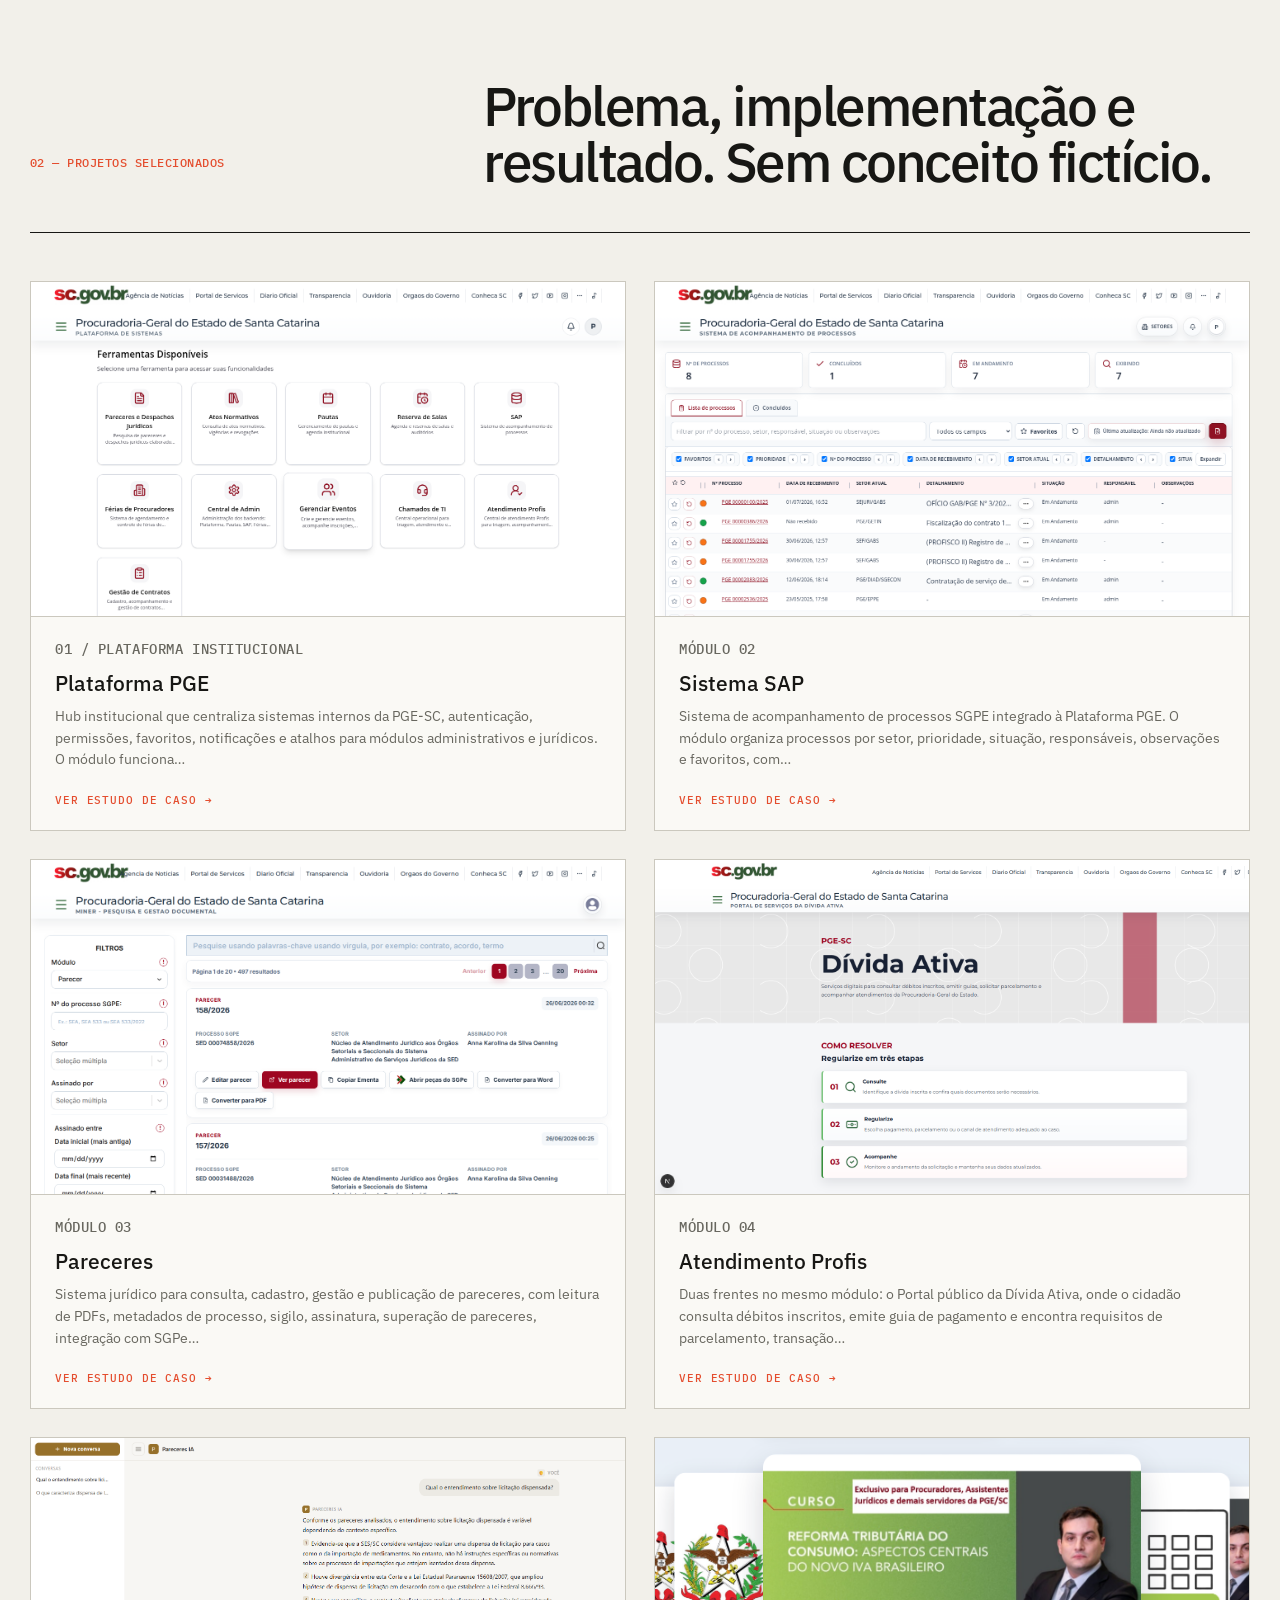
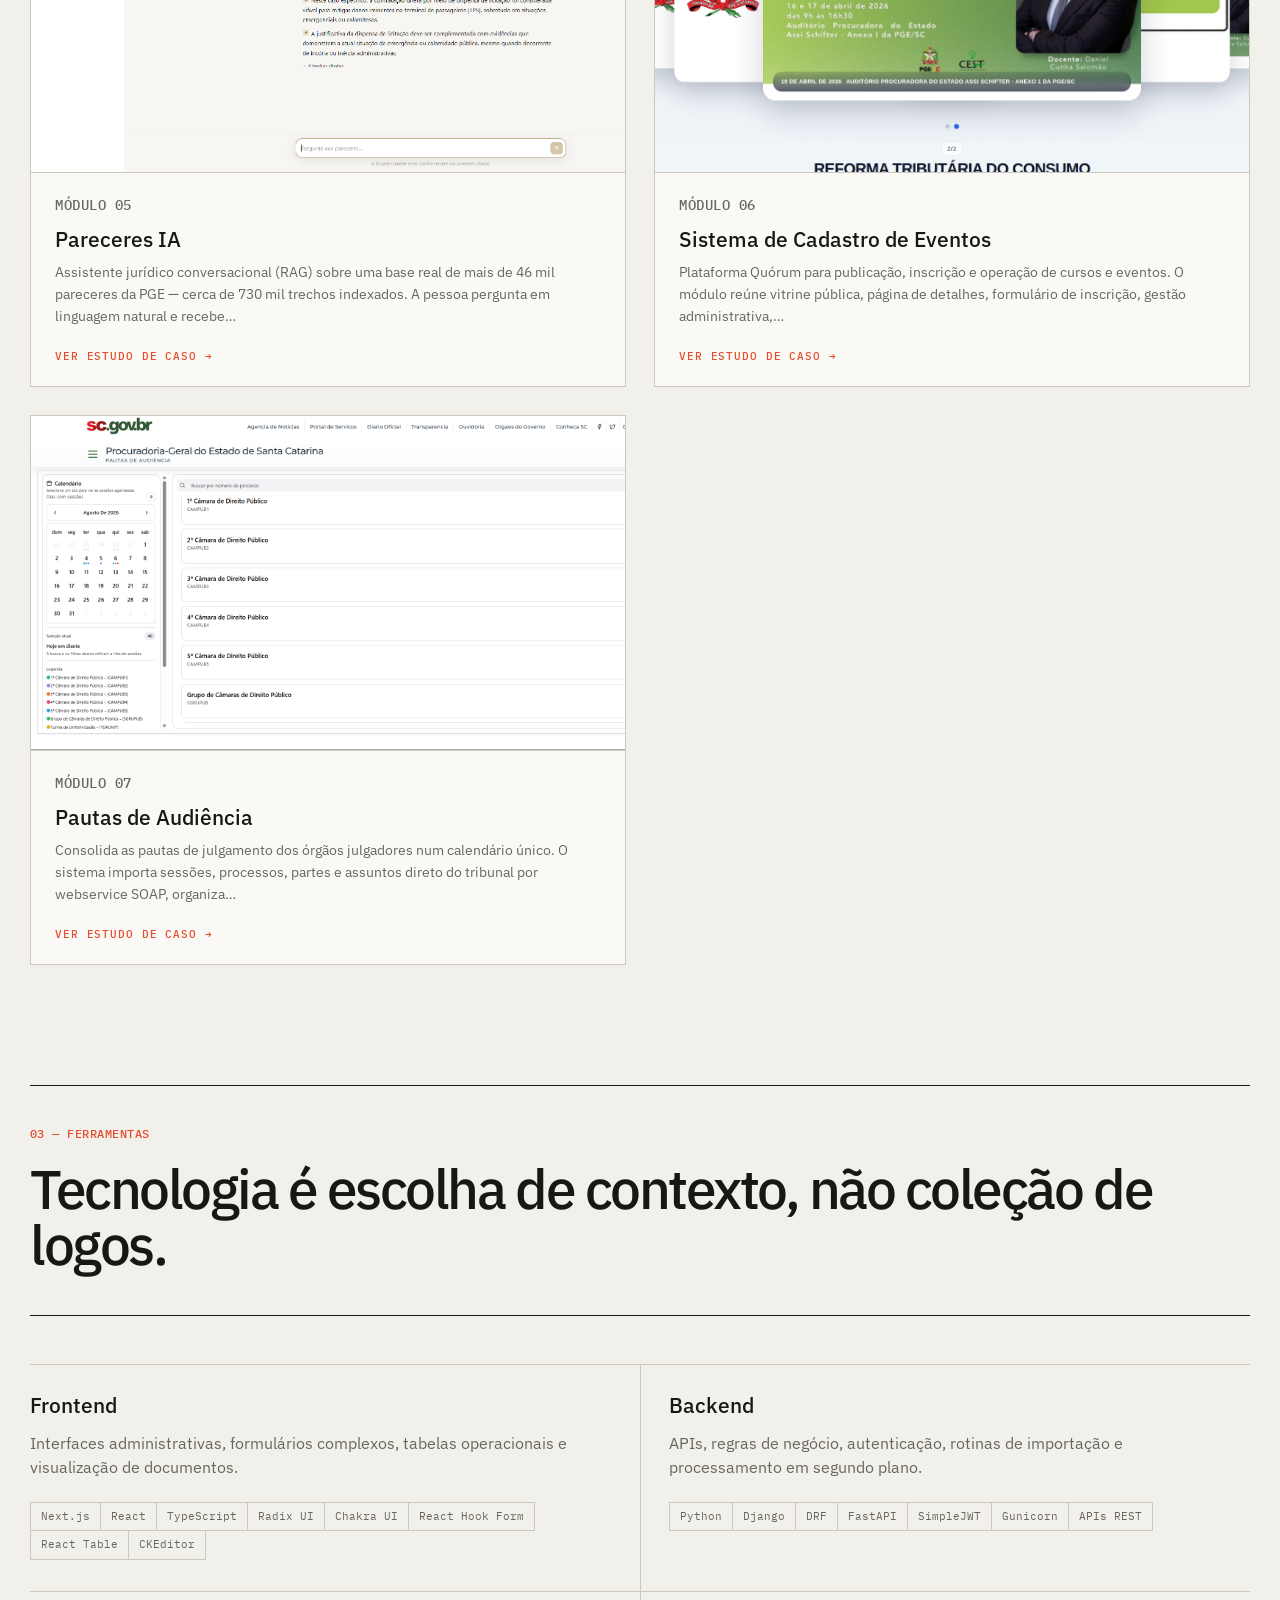
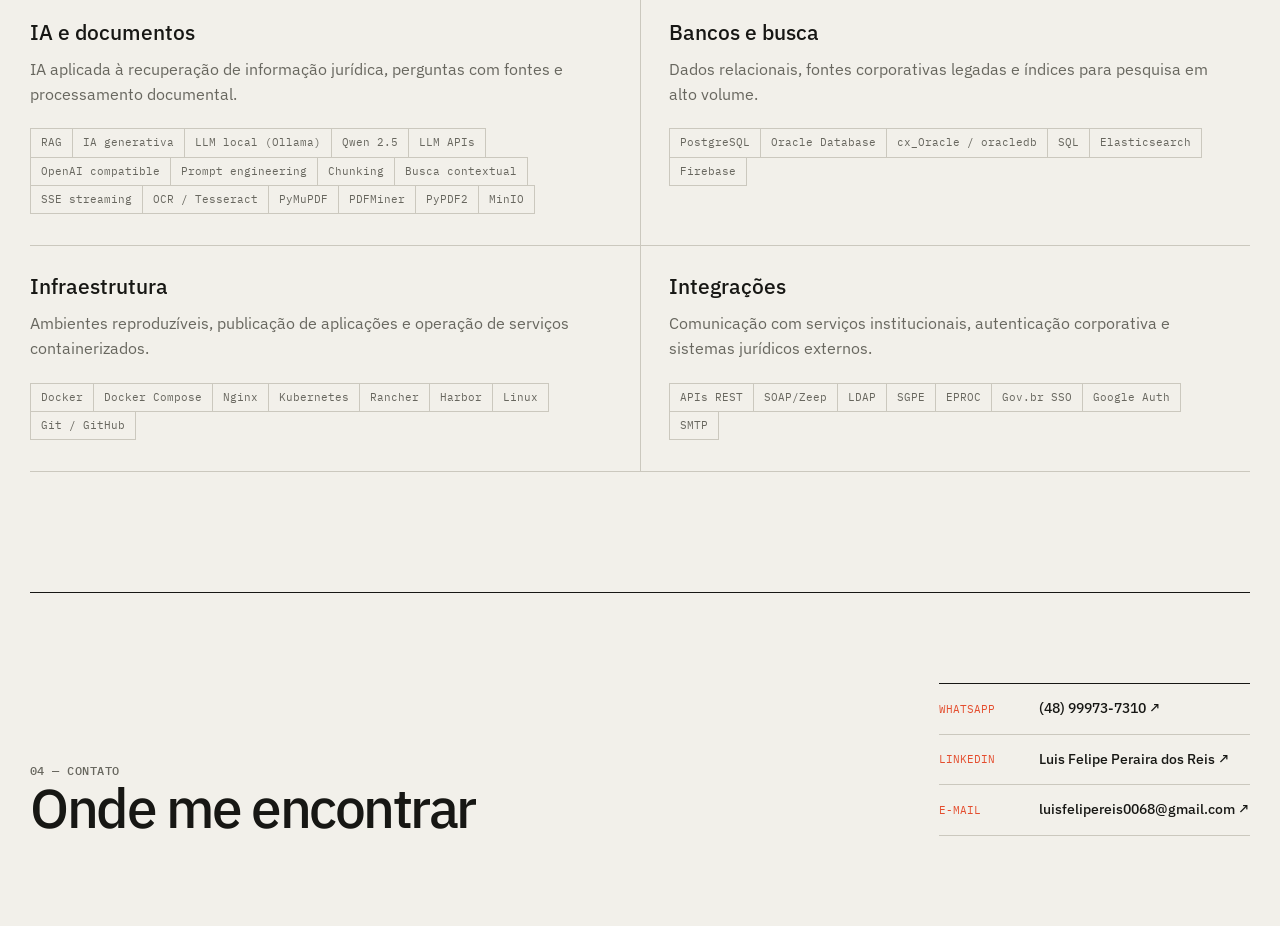
==== commit 2034d701: "Remove previa de sistema do topo do portfolio" ====
--- a/index.html
+++ b/index.html
@@ -55,14 +55,6 @@
           <a class="button ghost" href="https://wa.me/5548999737310?text=Ol%C3%A1%20Felipe!%20Vi%20seu%20portf%C3%B3lio%20e%20gostaria%20de%20conversar." target="_blank" rel="noopener noreferrer">Contato</a>
         </div>
       </div>
-
-      <div class="hero-preview" aria-label="Prévia visual dos sistemas">
-        <img src="images/plataforma-modulo-dashboard.png" alt="Dashboard da Plataforma PGE com ferramentas disponíveis">
-        <div class="preview-caption">
-          <span>Plataforma PGE — produto em operação</span>
-          <strong>01 / 07</strong>
-        </div>
-      </div>
     </section>
 
     <section class="intro" id="sobre" aria-label="Apresentação profissional">
--- a/assets/portfolio.css
+++ b/assets/portfolio.css
@@ -99,9 +99,8 @@
 }
 .hero {
   display: grid;
-  grid-template-columns: minmax(0, .88fr) minmax(420px, 1.12fr);
-  gap: clamp(48px, 7vw, 104px);
-  align-items: end;
+  grid-template-columns: minmax(0, 760px);
+  align-items: center;
   min-height: calc(100vh - 76px);
   padding: 72px 0 80px;
 }
@@ -146,14 +145,13 @@
 .button.primary { background: var(--ink); color: var(--white); }
 .button.ghost { background: transparent; }
 .button:hover { background: var(--accent); border-color: var(--accent); color: white; }
-.hero-preview, .module-cover, .shot {
+.module-cover, .shot {
   margin: 0;
   border: 1px solid var(--line);
   background: var(--soft);
 }
-.hero-preview { transform: rotate(1deg); box-shadow: 18px 18px 0 var(--soft); }
-.hero-preview img, .module-cover img { width: 100%; aspect-ratio: 16/10; object-fit: cover; object-position: top left; }
-.preview-caption, .module-cover figcaption {
+.module-cover img { width: 100%; aspect-ratio: 16/10; object-fit: cover; object-position: top left; }
+.module-cover figcaption {
   display: flex;
   justify-content: space-between;
   gap: 16px;
@@ -163,7 +161,6 @@
   background: var(--paper);
   font: 400 11px/1.4 "IBM Plex Mono", monospace;
 }
-.preview-caption strong { color: var(--accent); font-weight: 500; }
 
 .intro {
   display: grid;
@@ -315,7 +312,6 @@
 
 @media (max-width: 980px) {
   .hero { grid-template-columns: 1fr; min-height: auto; }
-  .hero-preview { max-width: 760px; }
   .module-showcase-hero { grid-template-columns: 1fr; }
   .module-info-grid { grid-template-columns: repeat(2, 1fr); }
   .module-info-grid section:nth-child(3) { padding-left: 0; border-left: 0; border-top: 1px solid var(--line); }
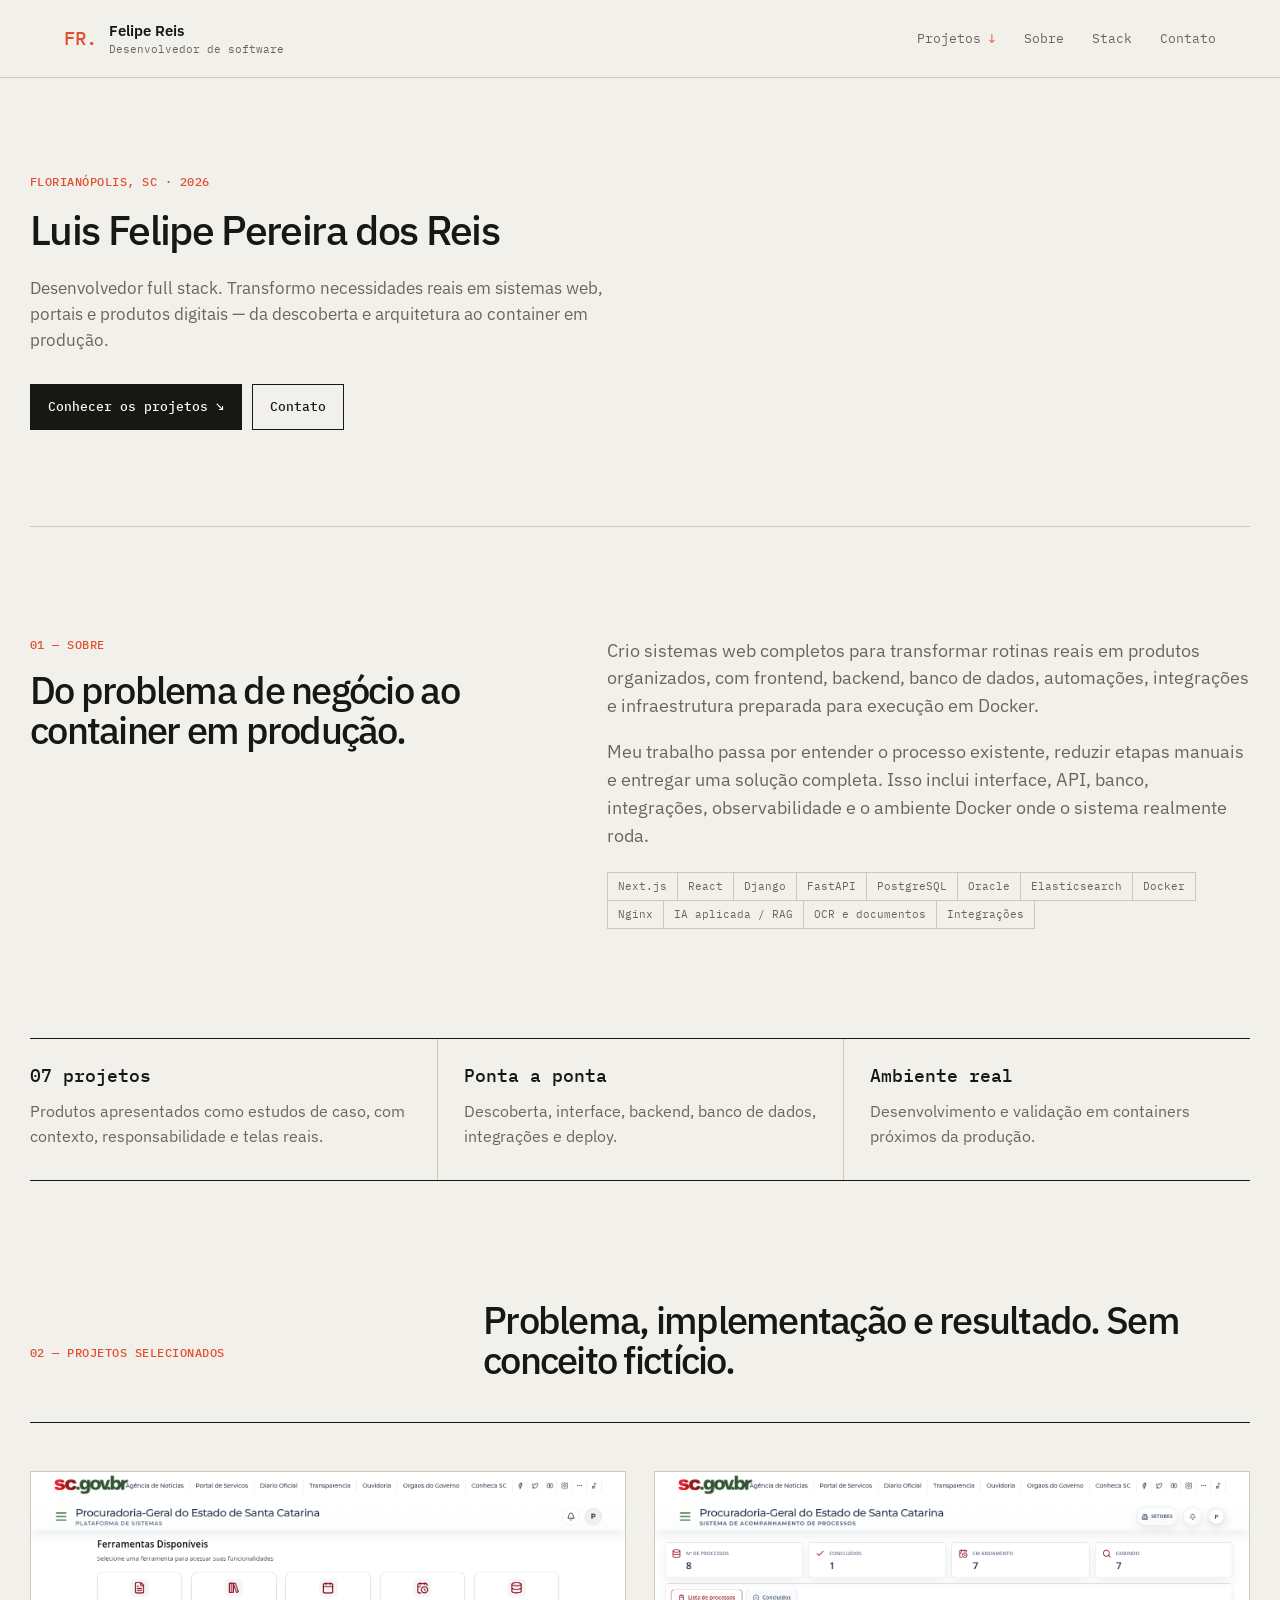
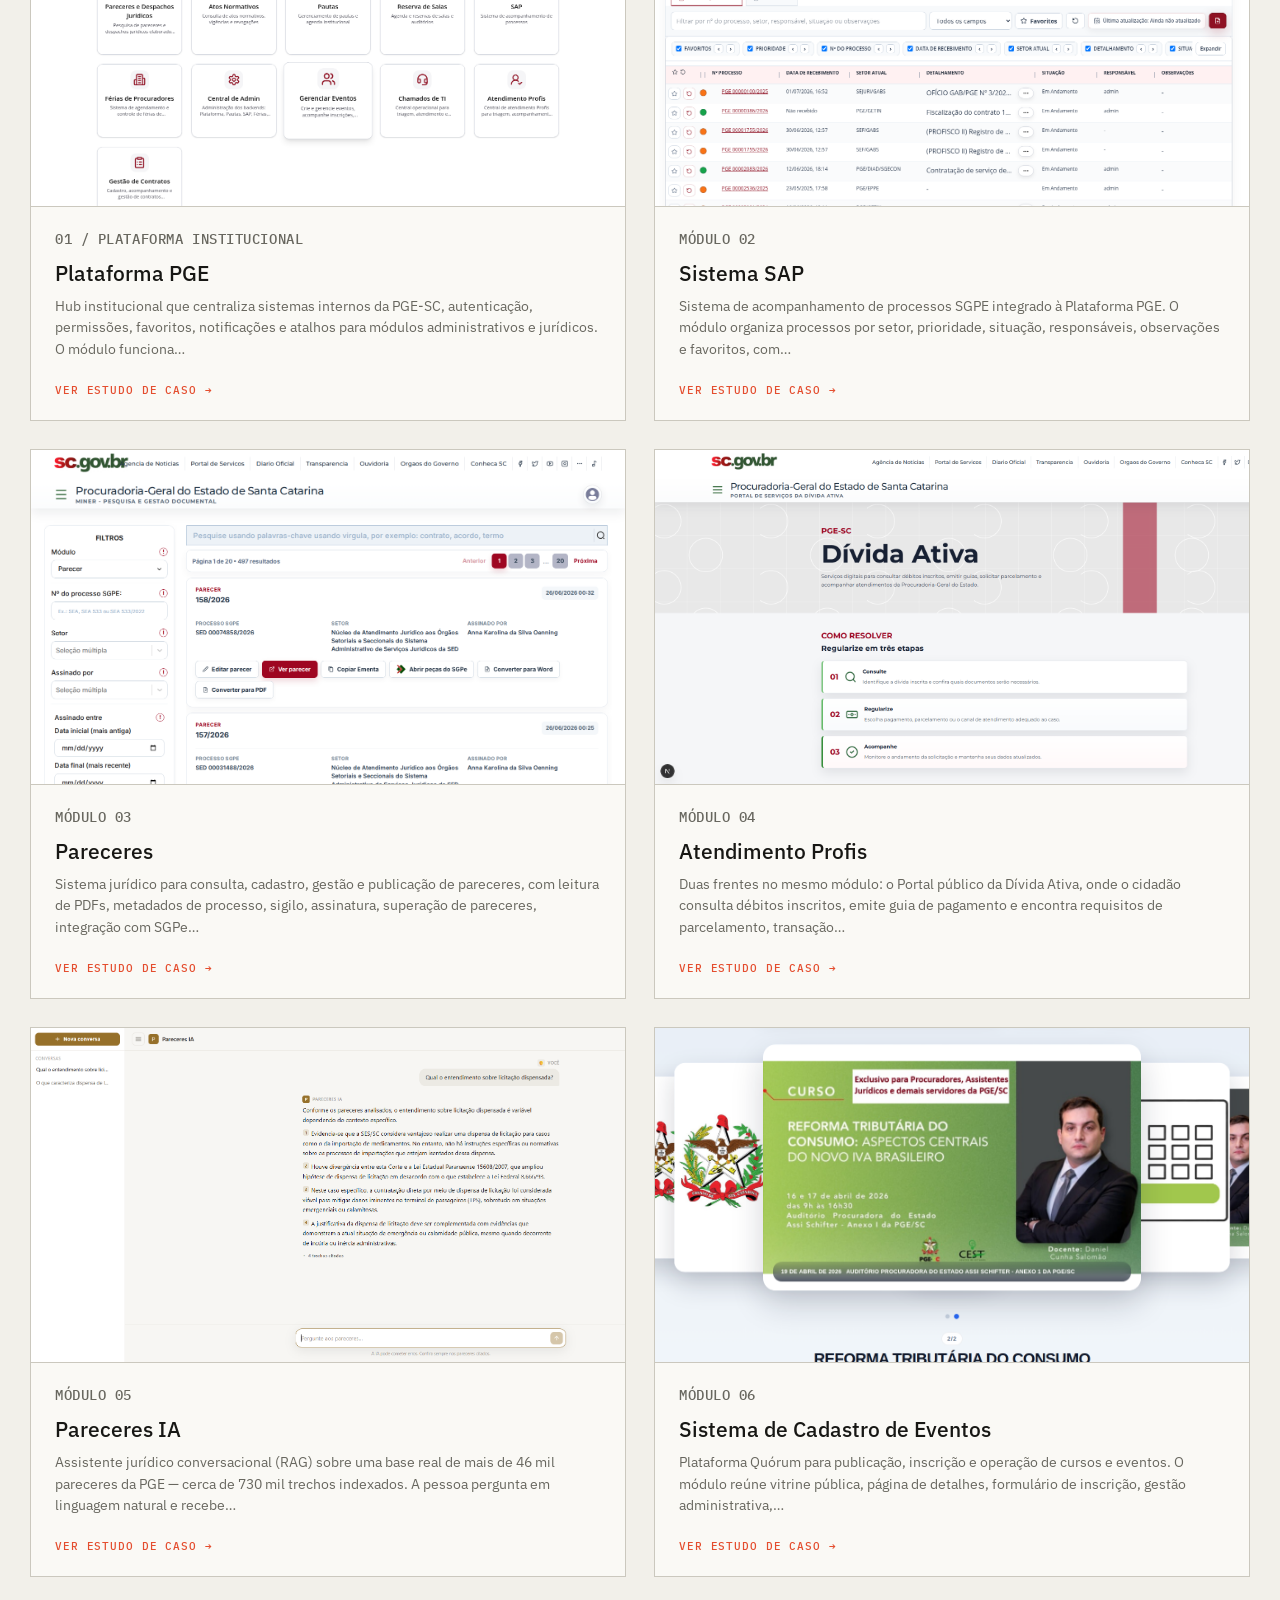
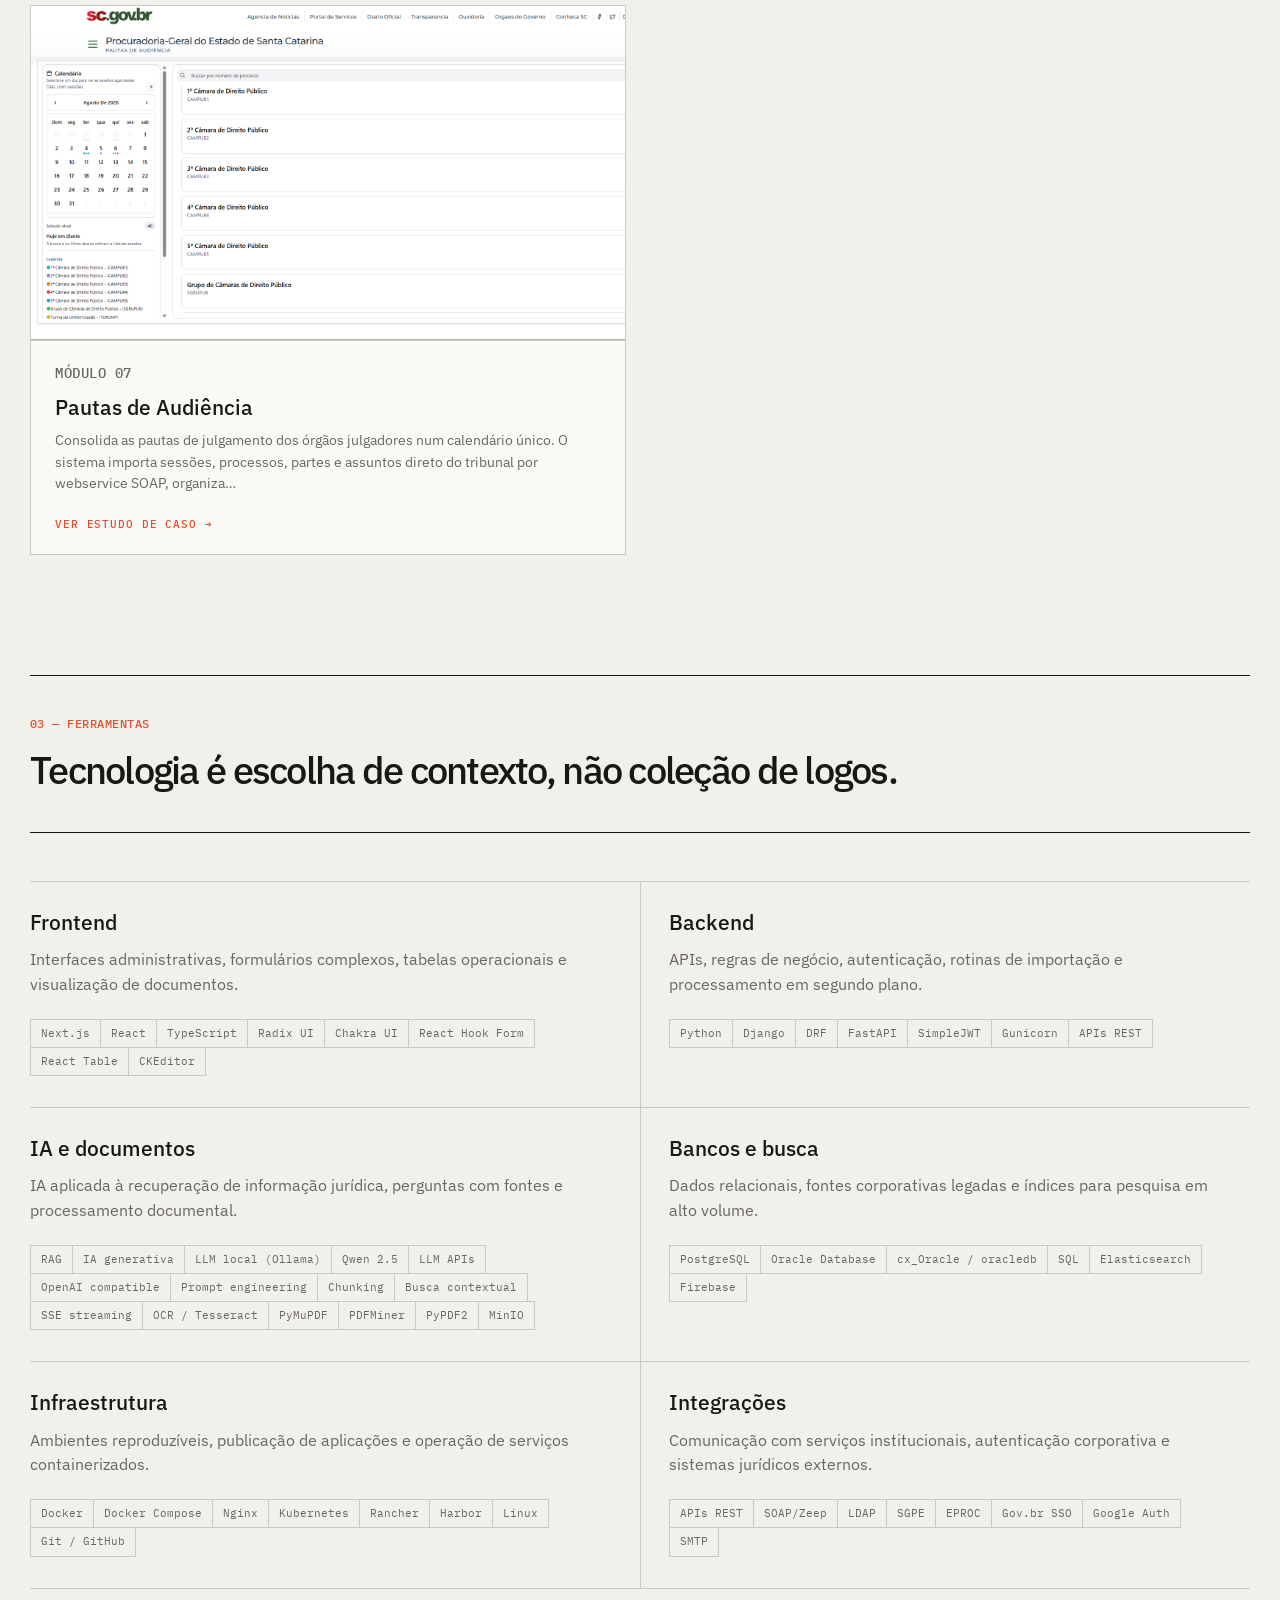
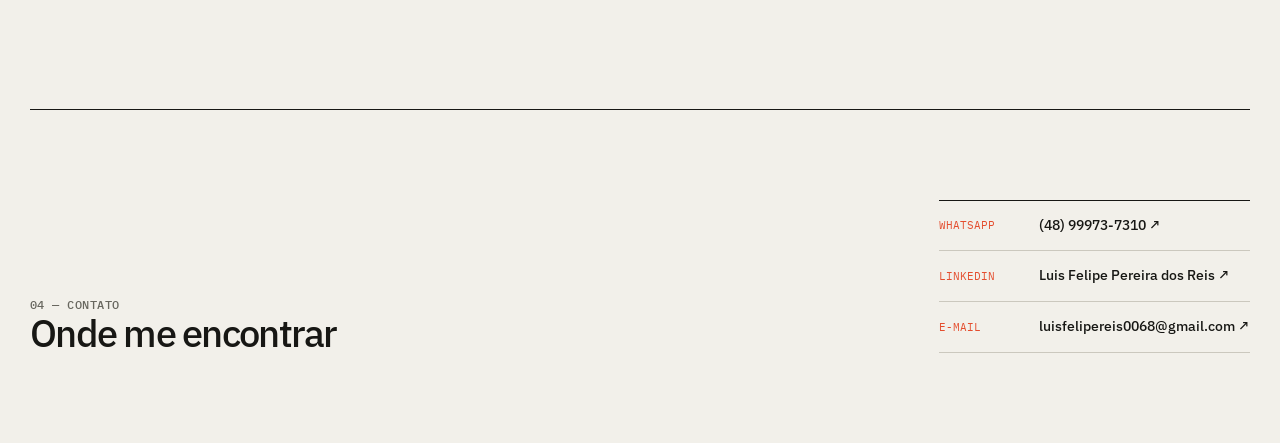
==== commit ae929b28: "Corrige sobrenome e compacta topo do portfolio" ====
--- a/index.html
+++ b/index.html
@@ -45,7 +45,7 @@
     <section class="hero">
       <div class="hero-copy">
         <p class="eyebrow">Florianópolis, SC · 2026</p>
-        <h1>Luis Felipe Peraira dos Reis</h1>
+        <h1>Luis Felipe Pereira dos Reis</h1>
         <p class="hero-text">
           Desenvolvedor full stack. Transformo necessidades reais em sistemas web, portais e
           produtos digitais — da descoberta e arquitetura ao container em produção.
@@ -287,7 +287,7 @@
         </a>
         <a href="https://www.linkedin.com/in/luis-felipe-pereira-dos-reis/" target="_blank" rel="noopener noreferrer">
           <span>LinkedIn</span>
-          <strong>Luis Felipe Peraira dos Reis ↗</strong>
+          <strong>Luis Felipe Pereira dos Reis ↗</strong>
         </a>
         <a href="mailto:luisfelipereis0068@gmail.com">
           <span>E-mail</span>
--- a/assets/portfolio.css
+++ b/assets/portfolio.css
@@ -101,8 +101,7 @@
   display: grid;
   grid-template-columns: minmax(0, 760px);
   align-items: center;
-  min-height: calc(100vh - 76px);
-  padding: 72px 0 80px;
+  padding: 96px 0;
 }
 .eyebrow, .module-kicker {
   margin: 0 0 18px;
@@ -115,14 +114,14 @@
 h1 {
   max-width: 780px;
   margin-bottom: 24px;
-  font-size: clamp(36px, 4vw, 52px);
+  font-size: clamp(30px, 3.2vw, 42px);
   font-weight: 500;
   line-height: 1.02;
   letter-spacing: -.04em;
 }
 h2 {
   margin-bottom: 0;
-  font-size: clamp(34px, 4.3vw, 62px);
+  font-size: clamp(26px, 3vw, 42px);
   font-weight: 500;
   line-height: 1.02;
   letter-spacing: -.045em;
@@ -325,7 +324,7 @@
   .projects-menu { left: auto; right: 0; width: min(280px, calc(100vw - 30px)); }
   .hero, .intro, .section, .metrics, .contact { width: min(100% - 30px, 1220px); }
   .hero { padding: 54px 0 70px; gap: 48px; }
-  h1 { font-size: clamp(30px, 8vw, 40px); }
+  h1 { font-size: clamp(23px, 6.3vw, 28px); }
   .intro, .section-heading, .contact { grid-template-columns: 1fr; }
   .intro { padding: 78px 0; }
   .metrics { grid-template-columns: 1fr; }
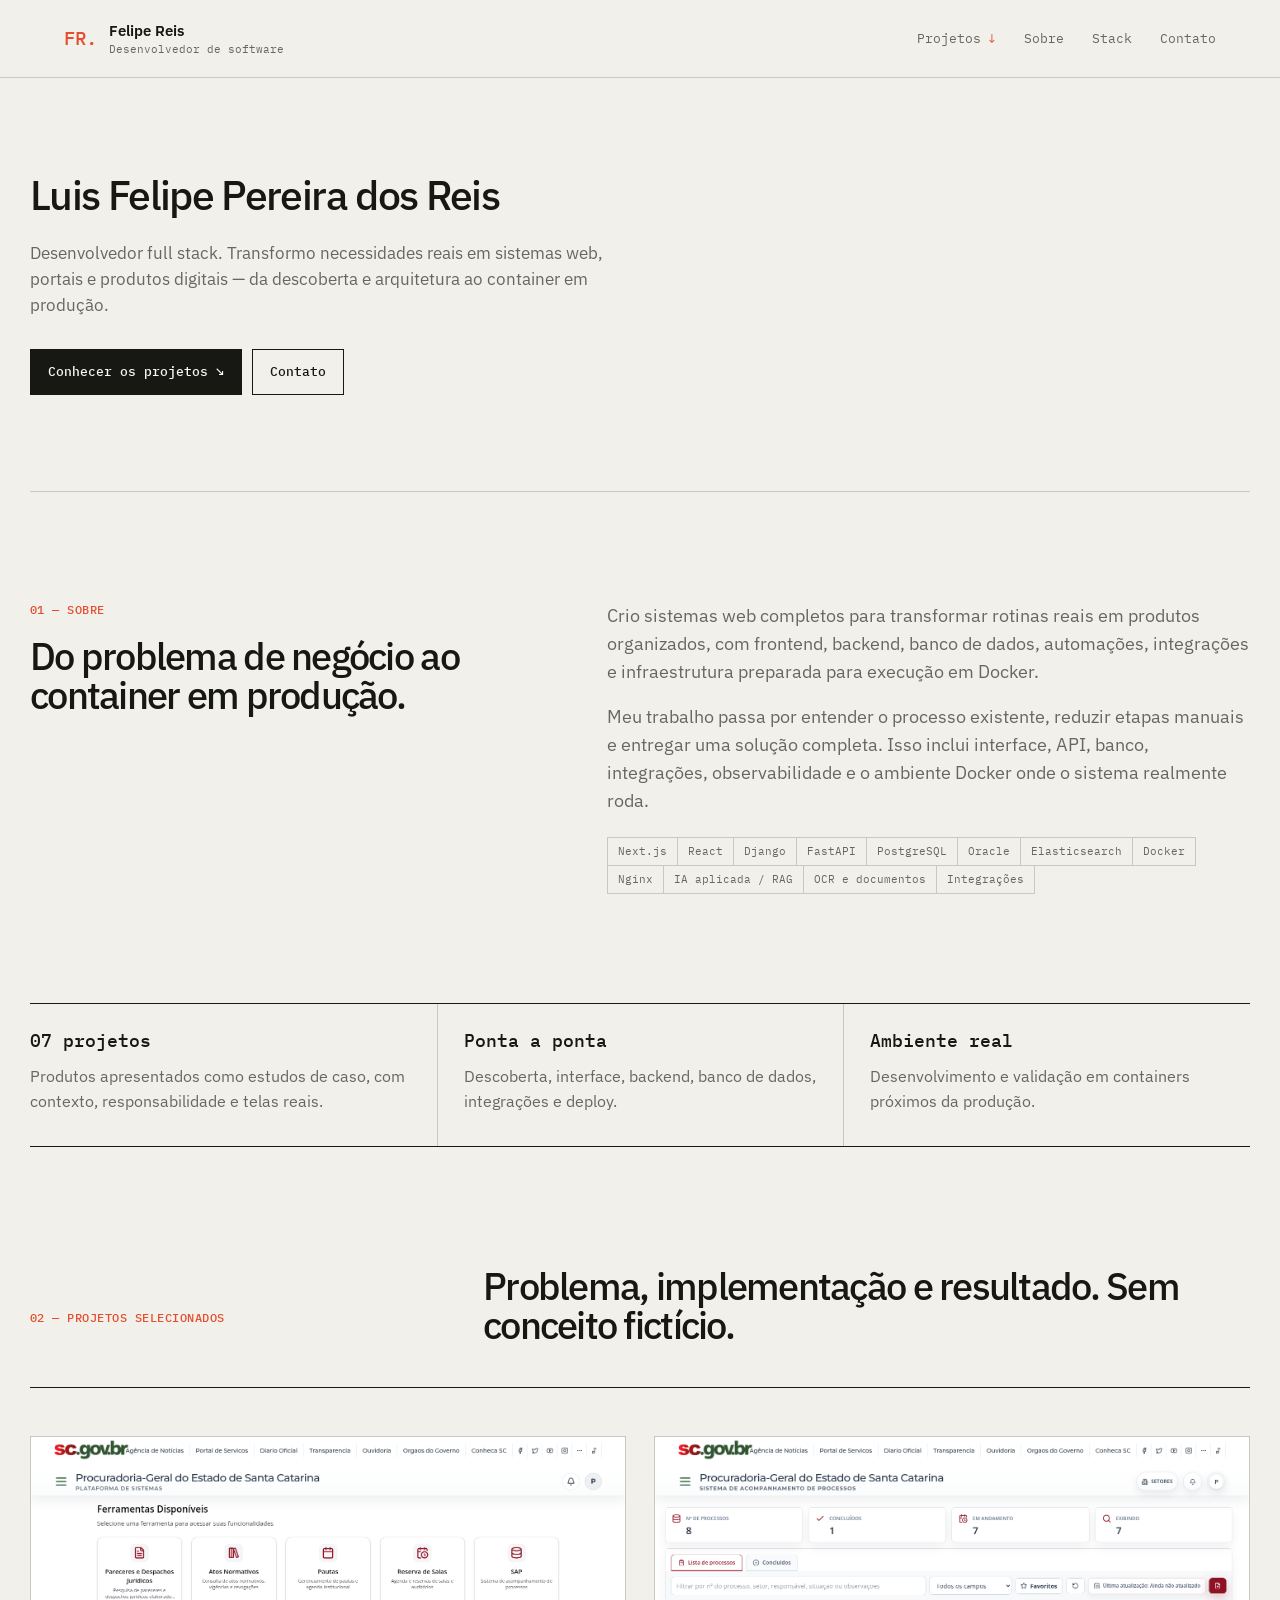
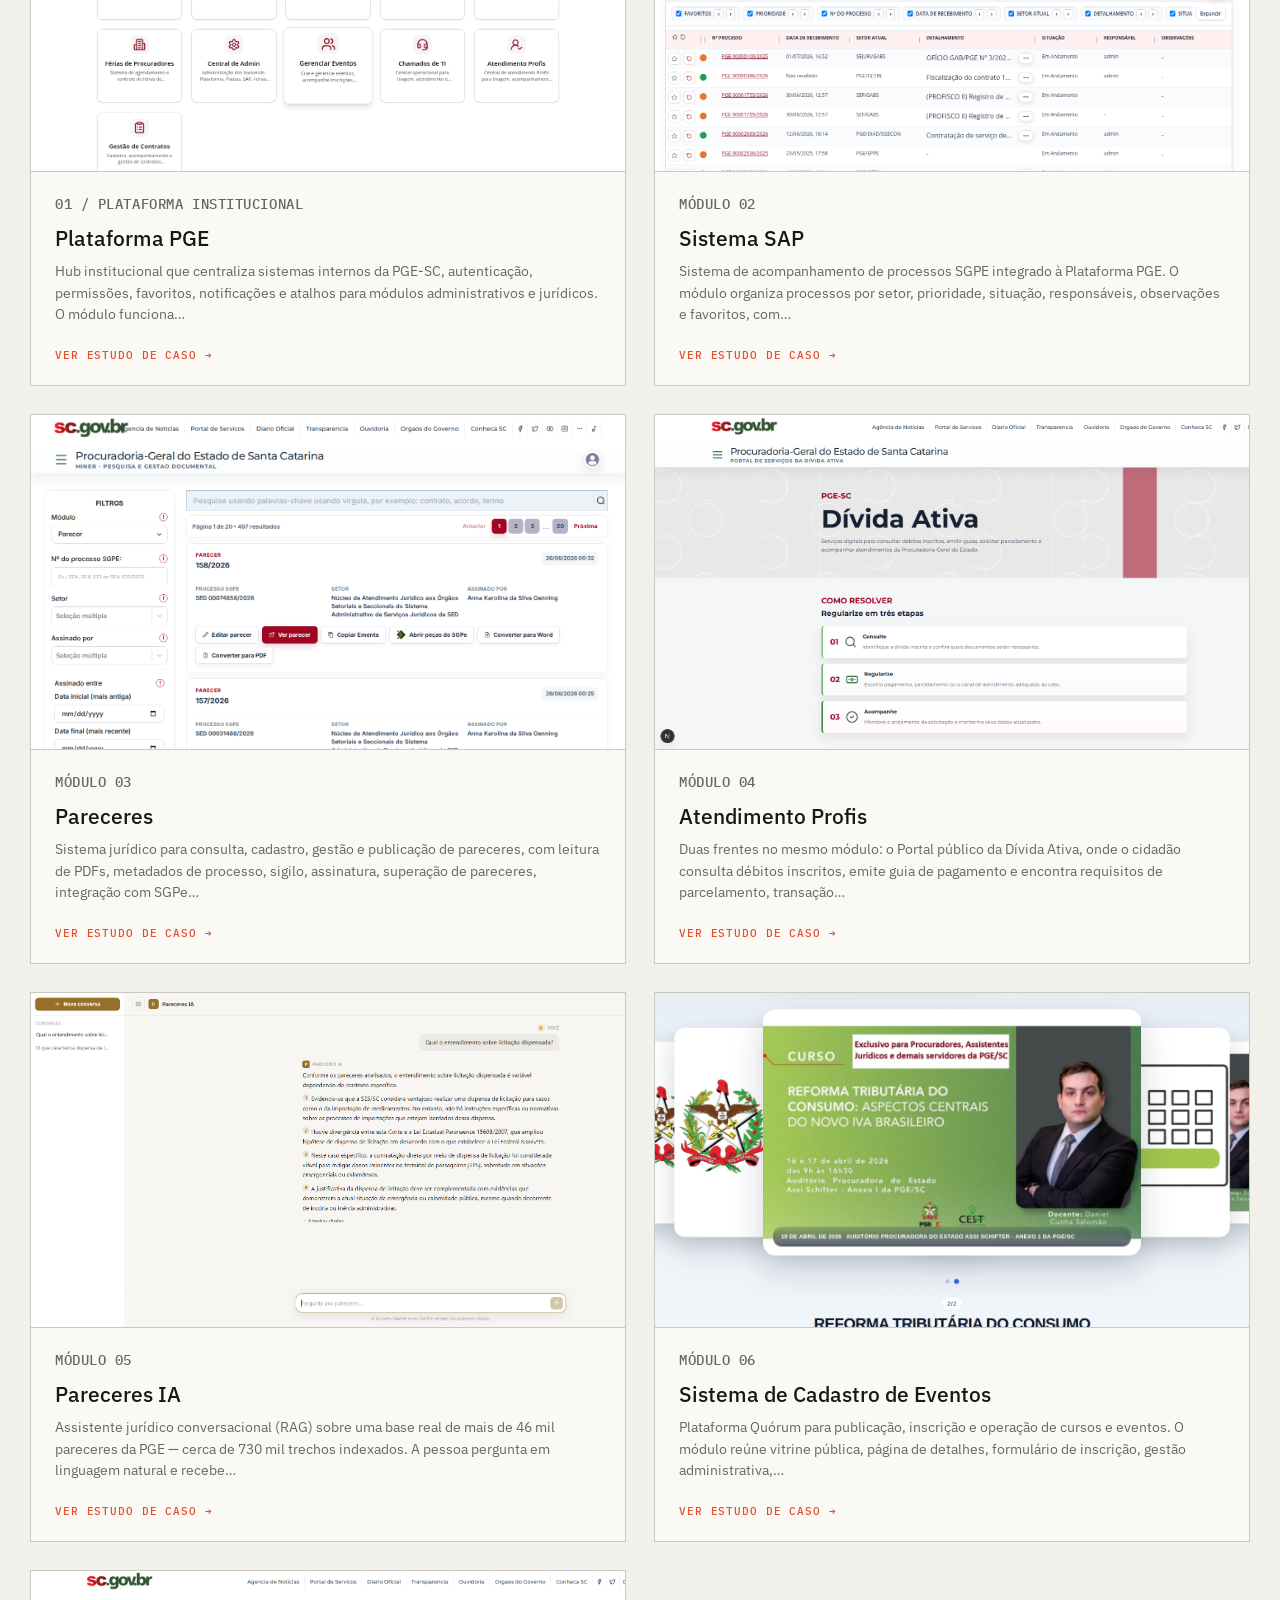
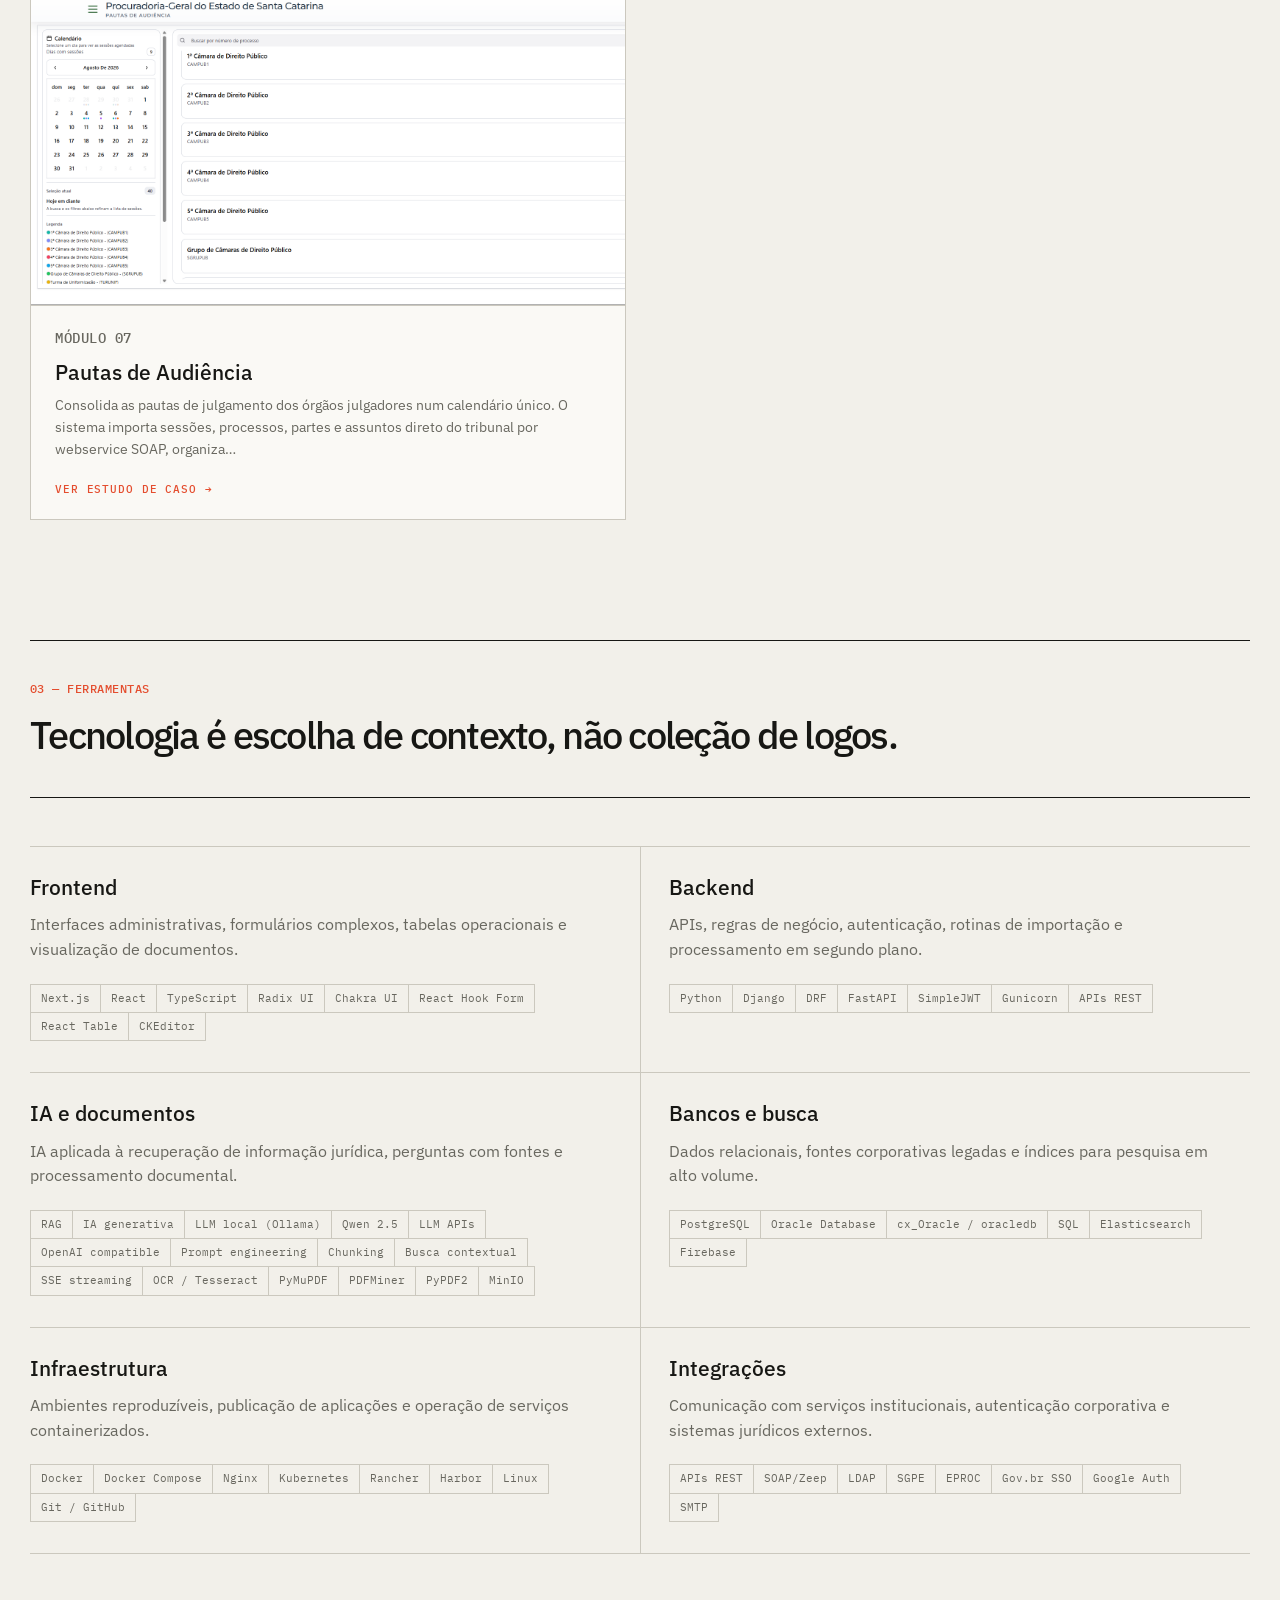
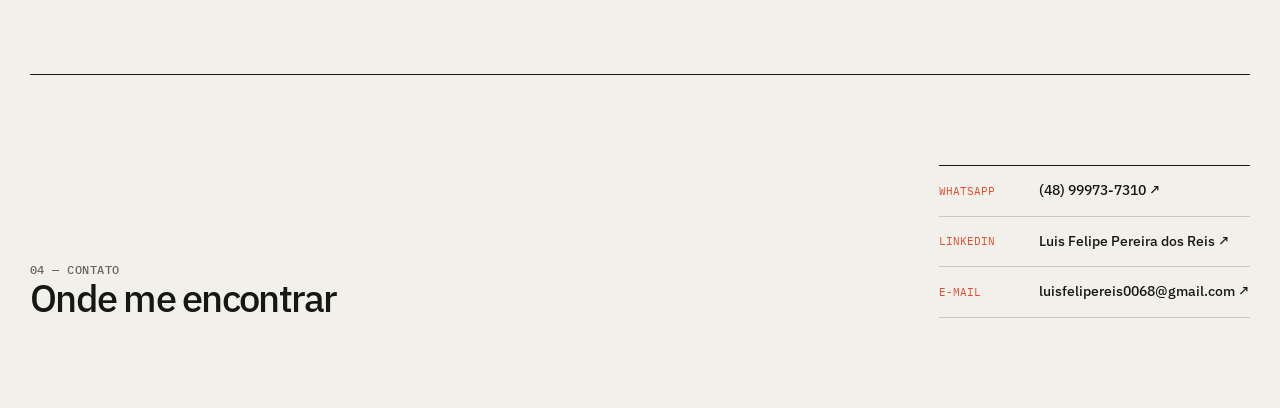
==== commit e27a00a8: "Remove localizacao e ano do topo" ====
--- a/index.html
+++ b/index.html
@@ -44,7 +44,6 @@
   <main id="top">
     <section class="hero">
       <div class="hero-copy">
-        <p class="eyebrow">Florianópolis, SC · 2026</p>
         <h1>Luis Felipe Pereira dos Reis</h1>
         <p class="hero-text">
           Desenvolvedor full stack. Transformo necessidades reais em sistemas web, portais e
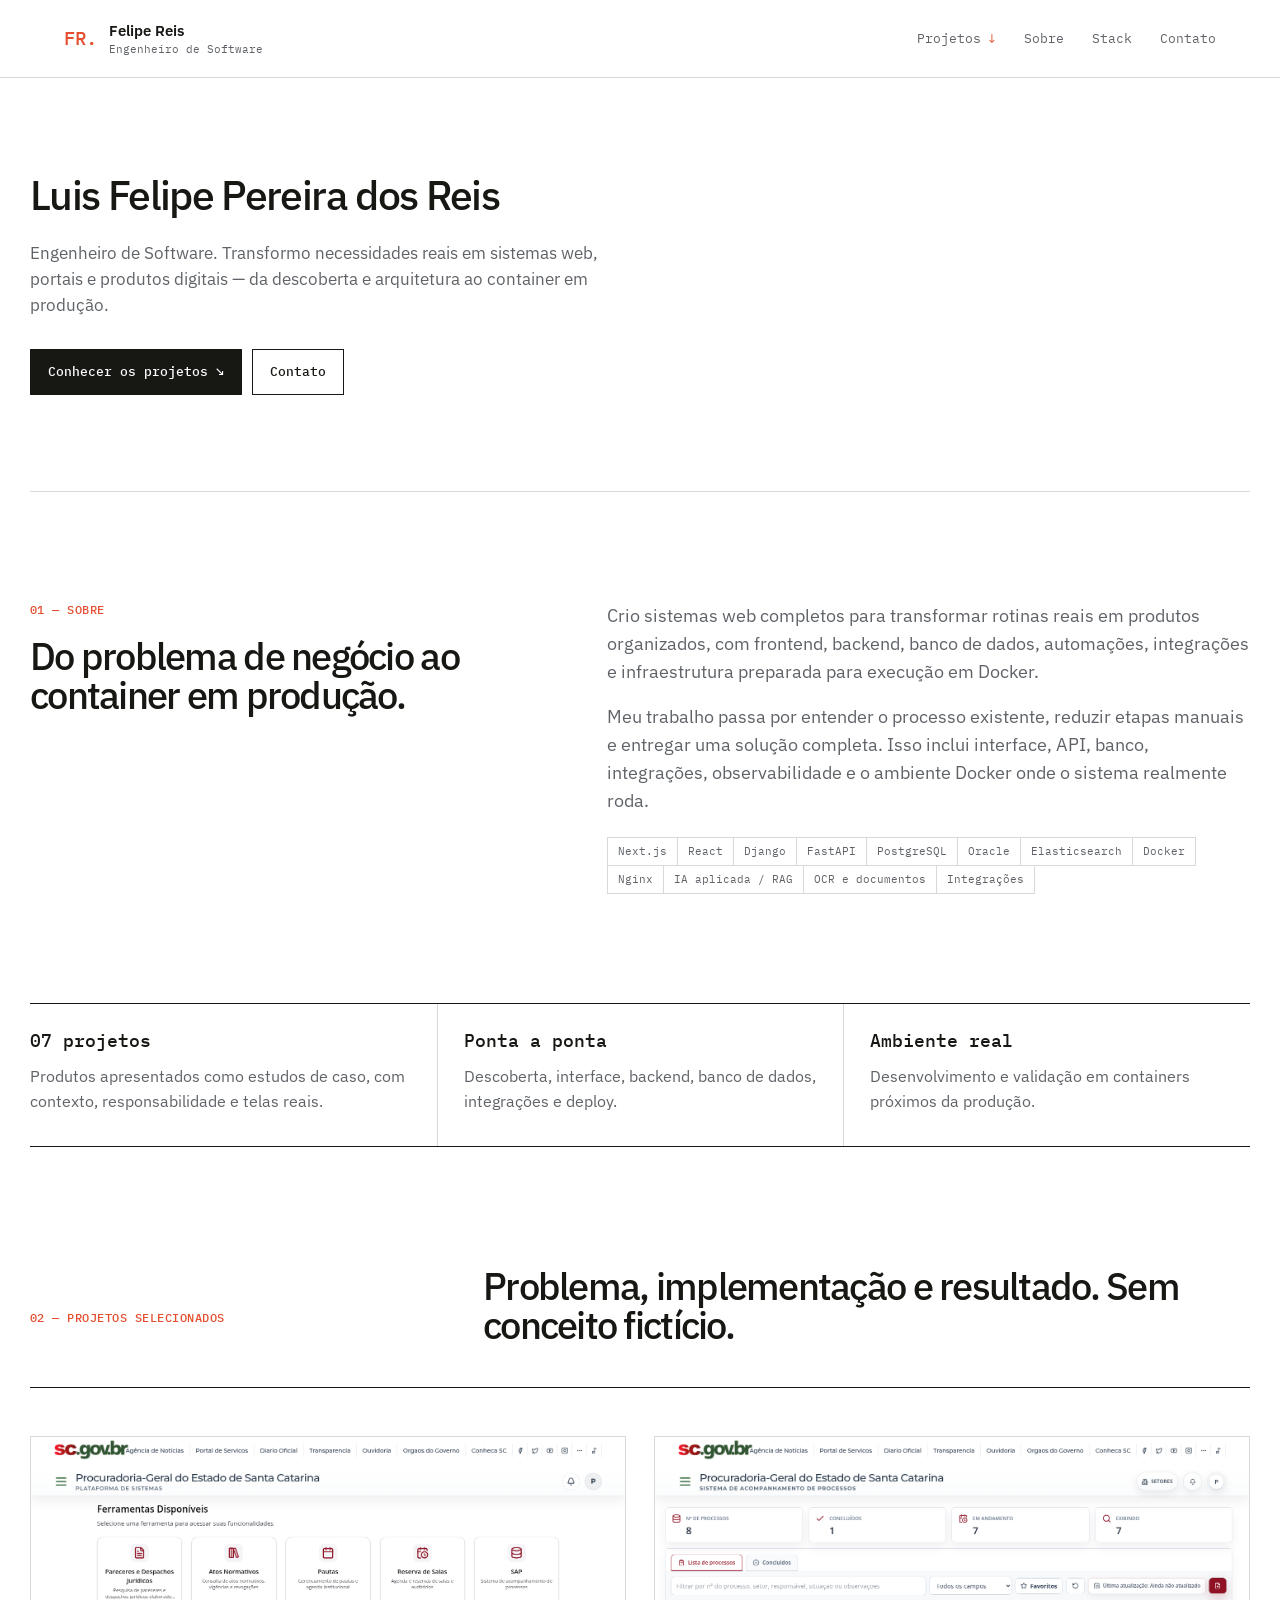
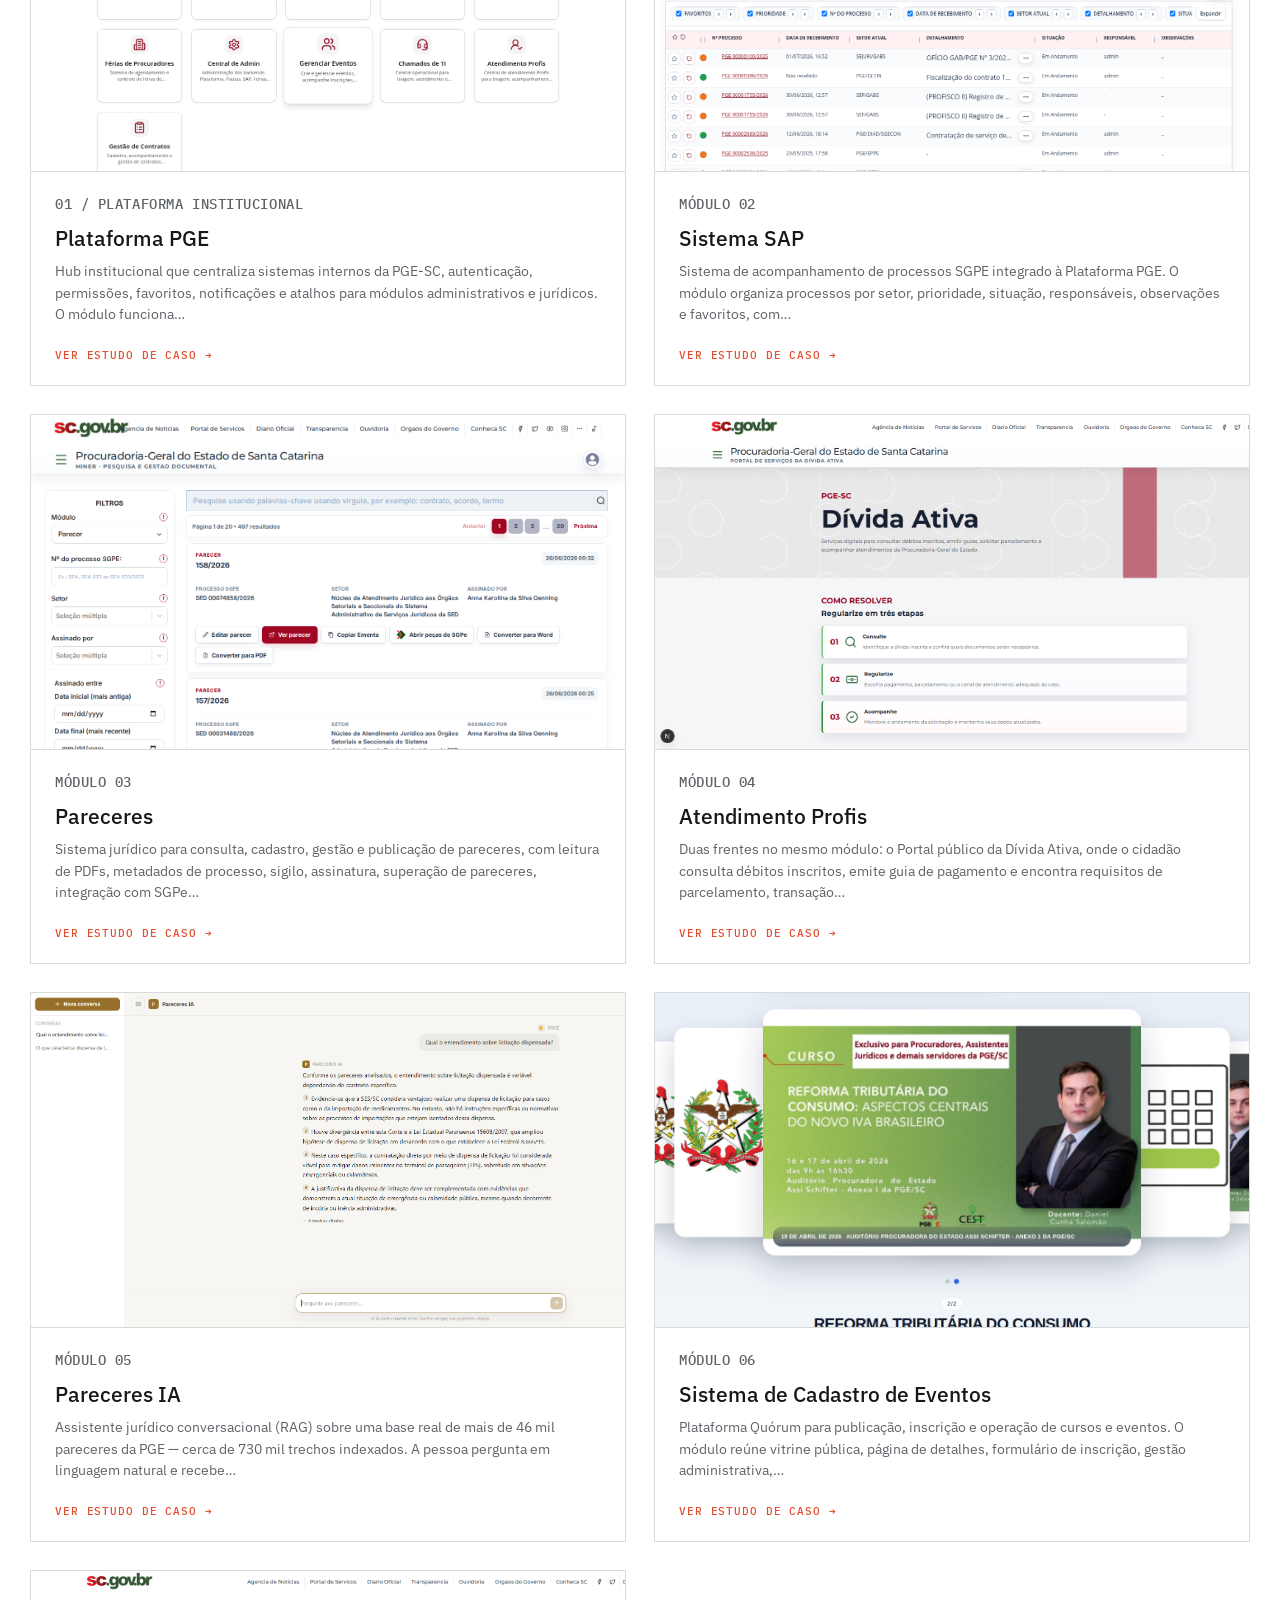
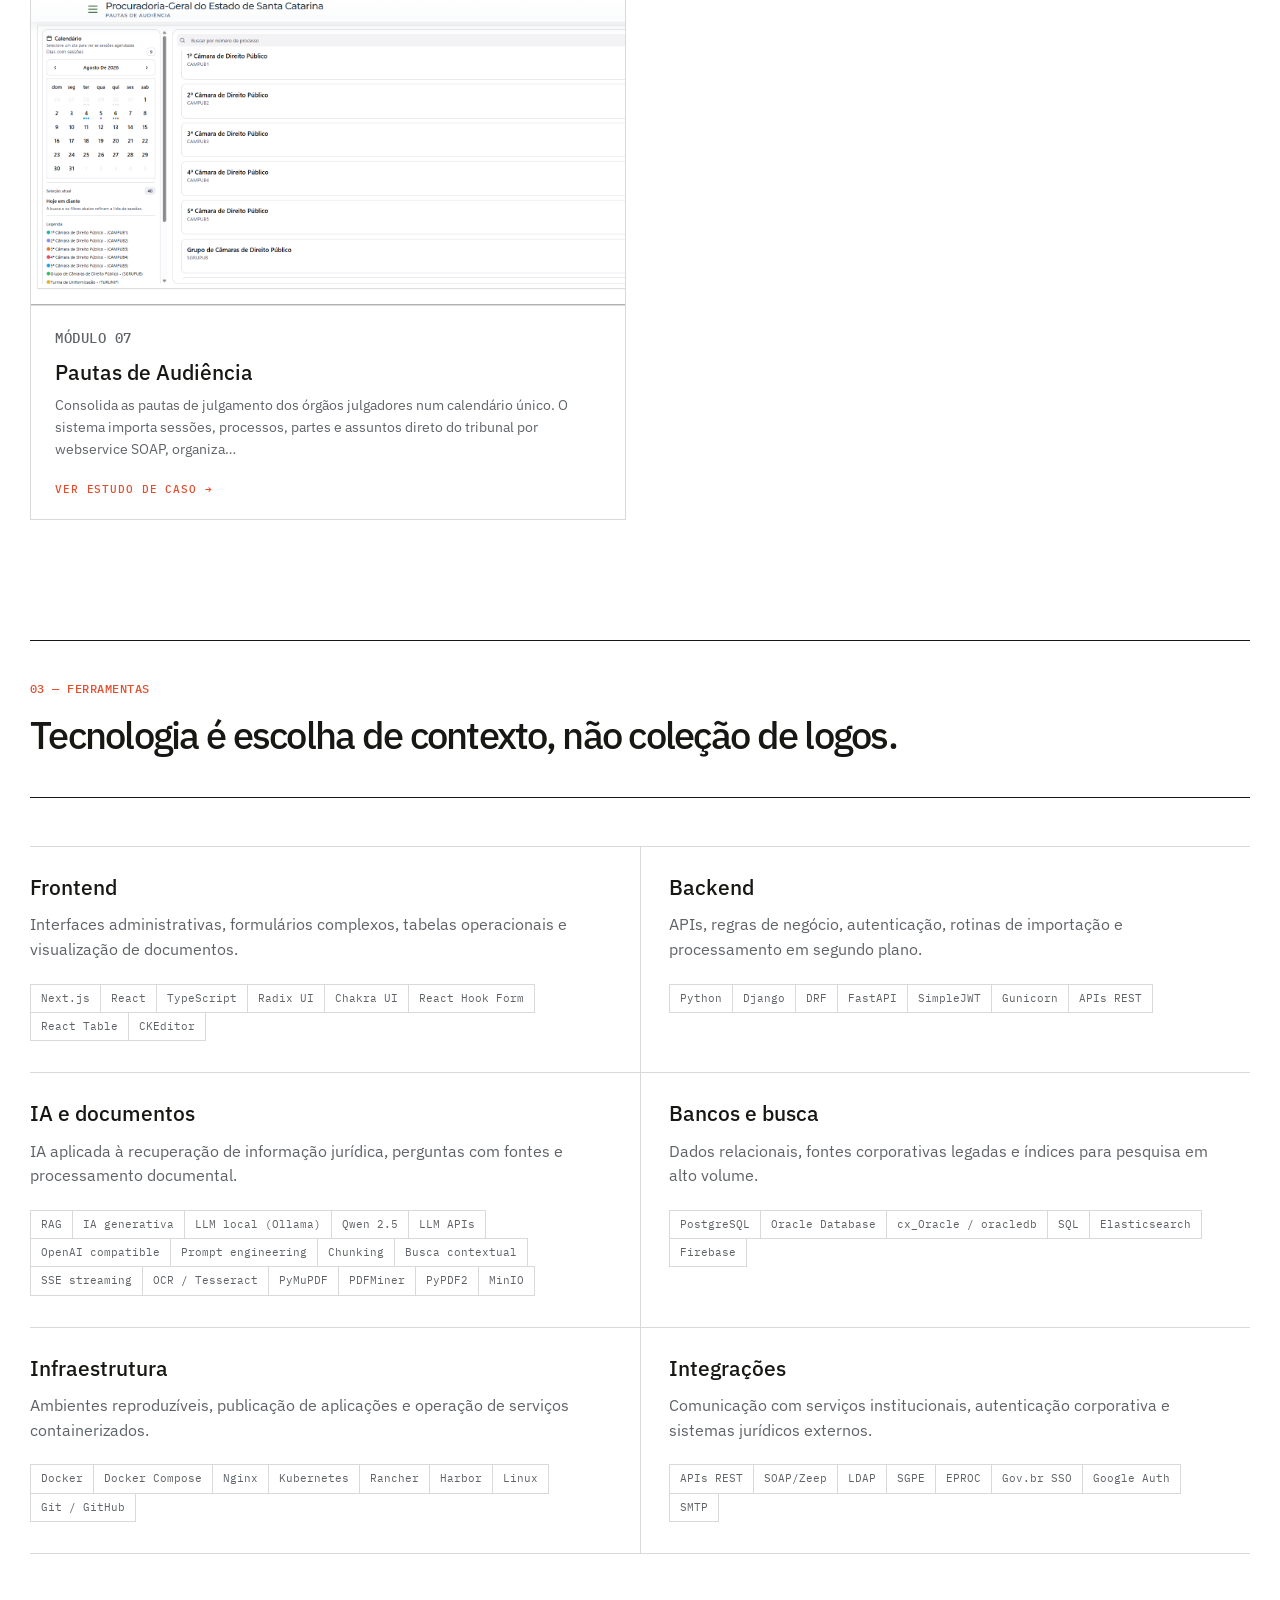
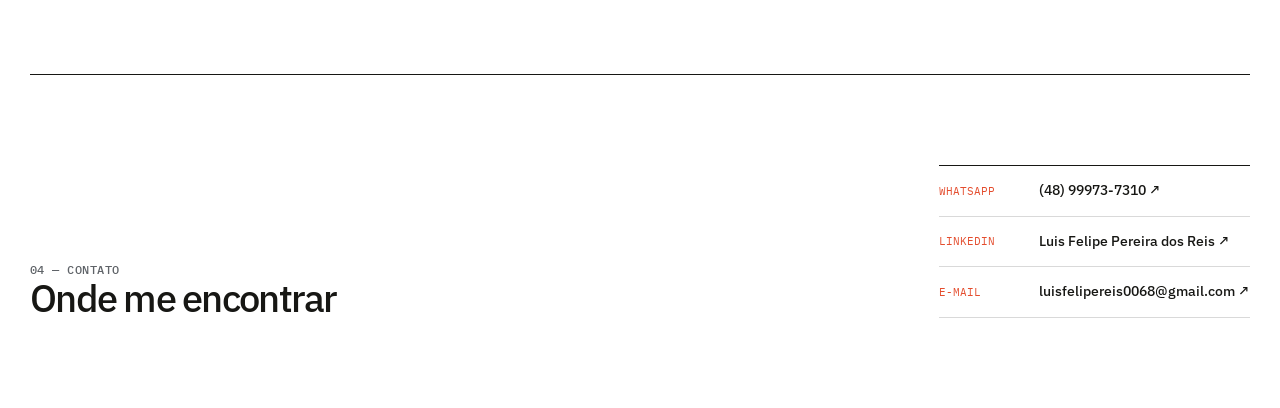
==== commit c402bf62: "Atualiza titulo profissional para Engenheiro de Software" ====
--- a/index.html
+++ b/index.html
@@ -17,7 +17,7 @@
       <span class="brand-mark">FR.</span>
       <span>
         <strong>Felipe Reis</strong>
-        <small>Desenvolvedor de software</small>
+        <small>Engenheiro de Software</small>
       </span>
     </a>
     <nav class="top-nav" aria-label="Navegação principal">
@@ -46,7 +46,7 @@
       <div class="hero-copy">
         <h1>Luis Felipe Pereira dos Reis</h1>
         <p class="hero-text">
-          Desenvolvedor full stack. Transformo necessidades reais em sistemas web, portais e
+          Engenheiro de Software. Transformo necessidades reais em sistemas web, portais e
           produtos digitais — da descoberta e arquitetura ao container em produção.
         </p>
         <div class="hero-actions" aria-label="Ações principais">
--- a/assets/portfolio.css
+++ b/assets/portfolio.css
@@ -1,12 +1,12 @@
 :root {
-  --paper: #f2f0ea;
+  --paper: #ffffff;
   --ink: #171714;
-  --muted: #68675f;
-  --line: #cbc8be;
-  --soft: #e8e5dc;
+  --muted: #5f6368;
+  --line: #d9d9d9;
+  --soft: #f2f3f5;
   --accent: #e44d2e;
   --dark: #1d211f;
-  --white: #faf9f5;
+  --white: #ffffff;
 }
 
 * { box-sizing: border-box; }
@@ -38,7 +38,7 @@
   min-height: 76px;
   padding: 12px max(24px, 5vw);
   border-bottom: 1px solid var(--line);
-  background: rgba(242, 240, 234, .94);
+  background: rgba(255, 255, 255, .94);
   backdrop-filter: blur(12px);
 }
 .brand { display: flex; align-items: center; gap: 12px; text-decoration: none; }
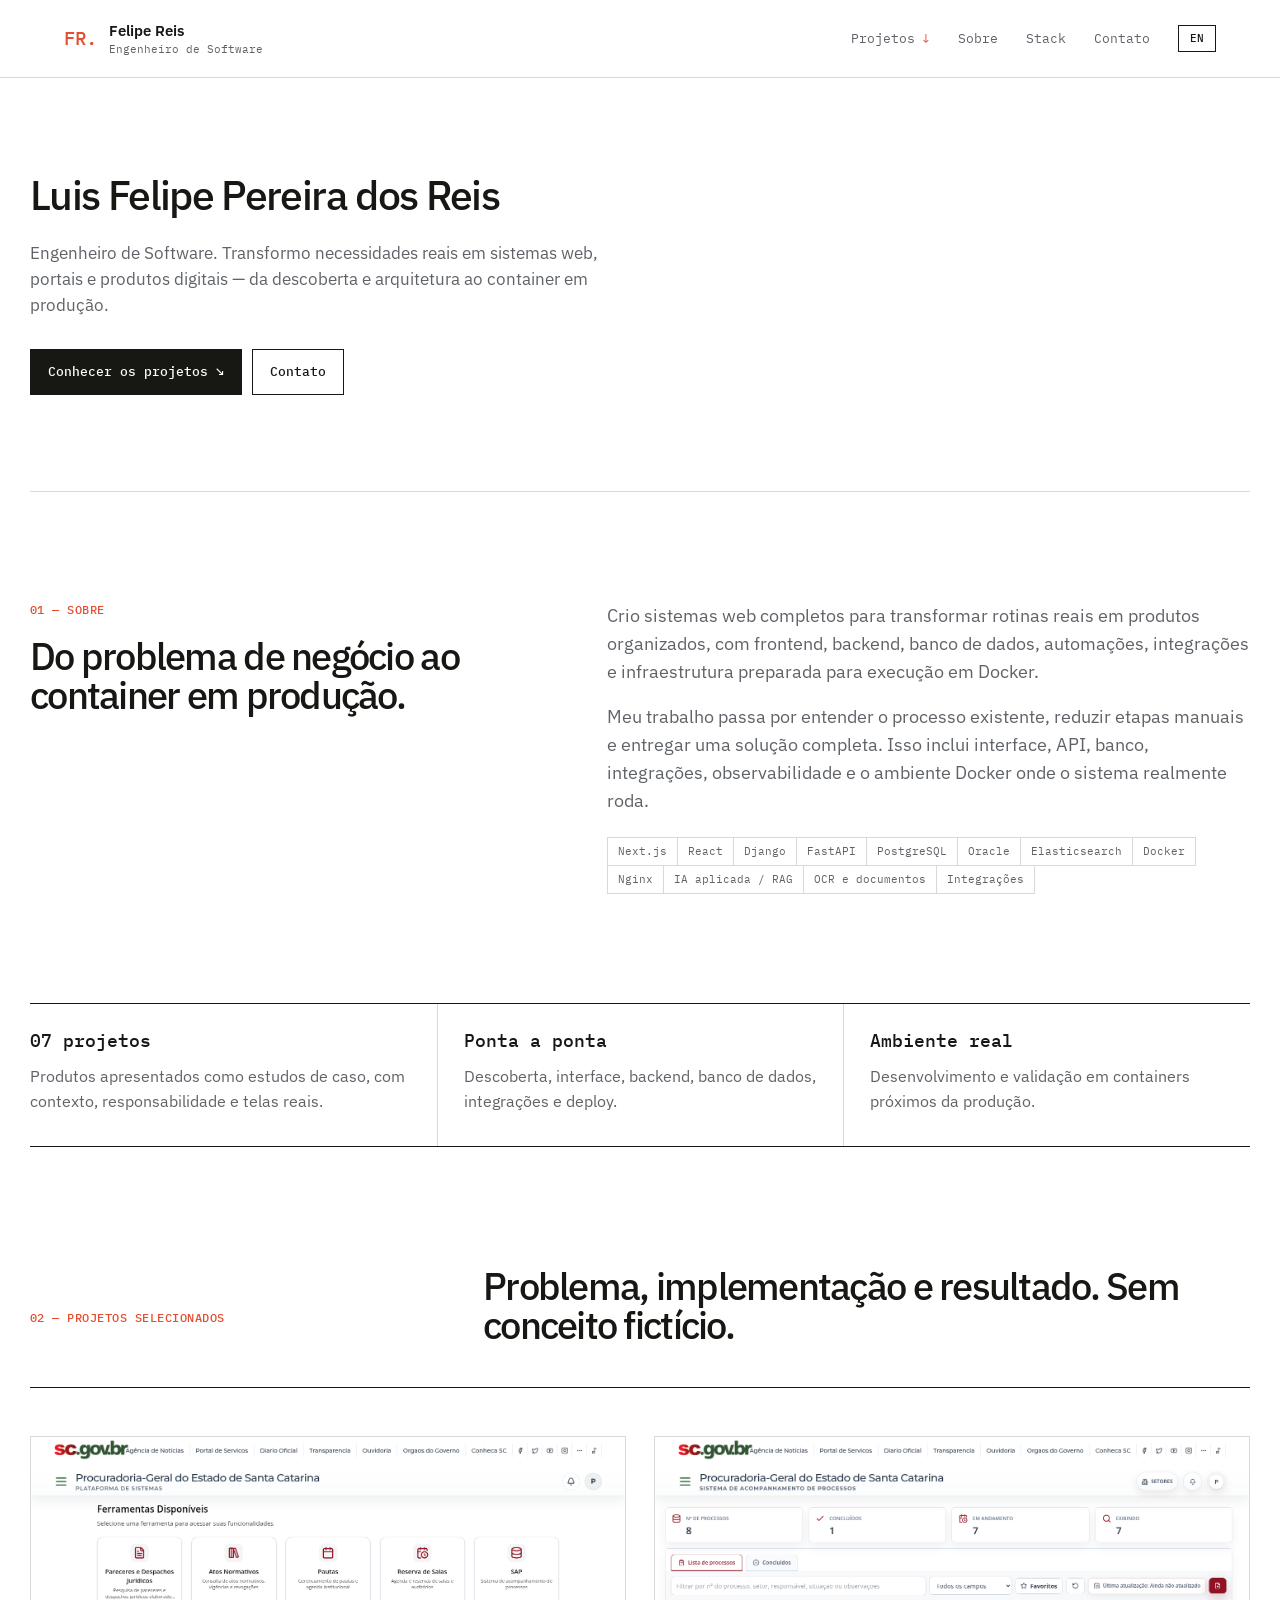
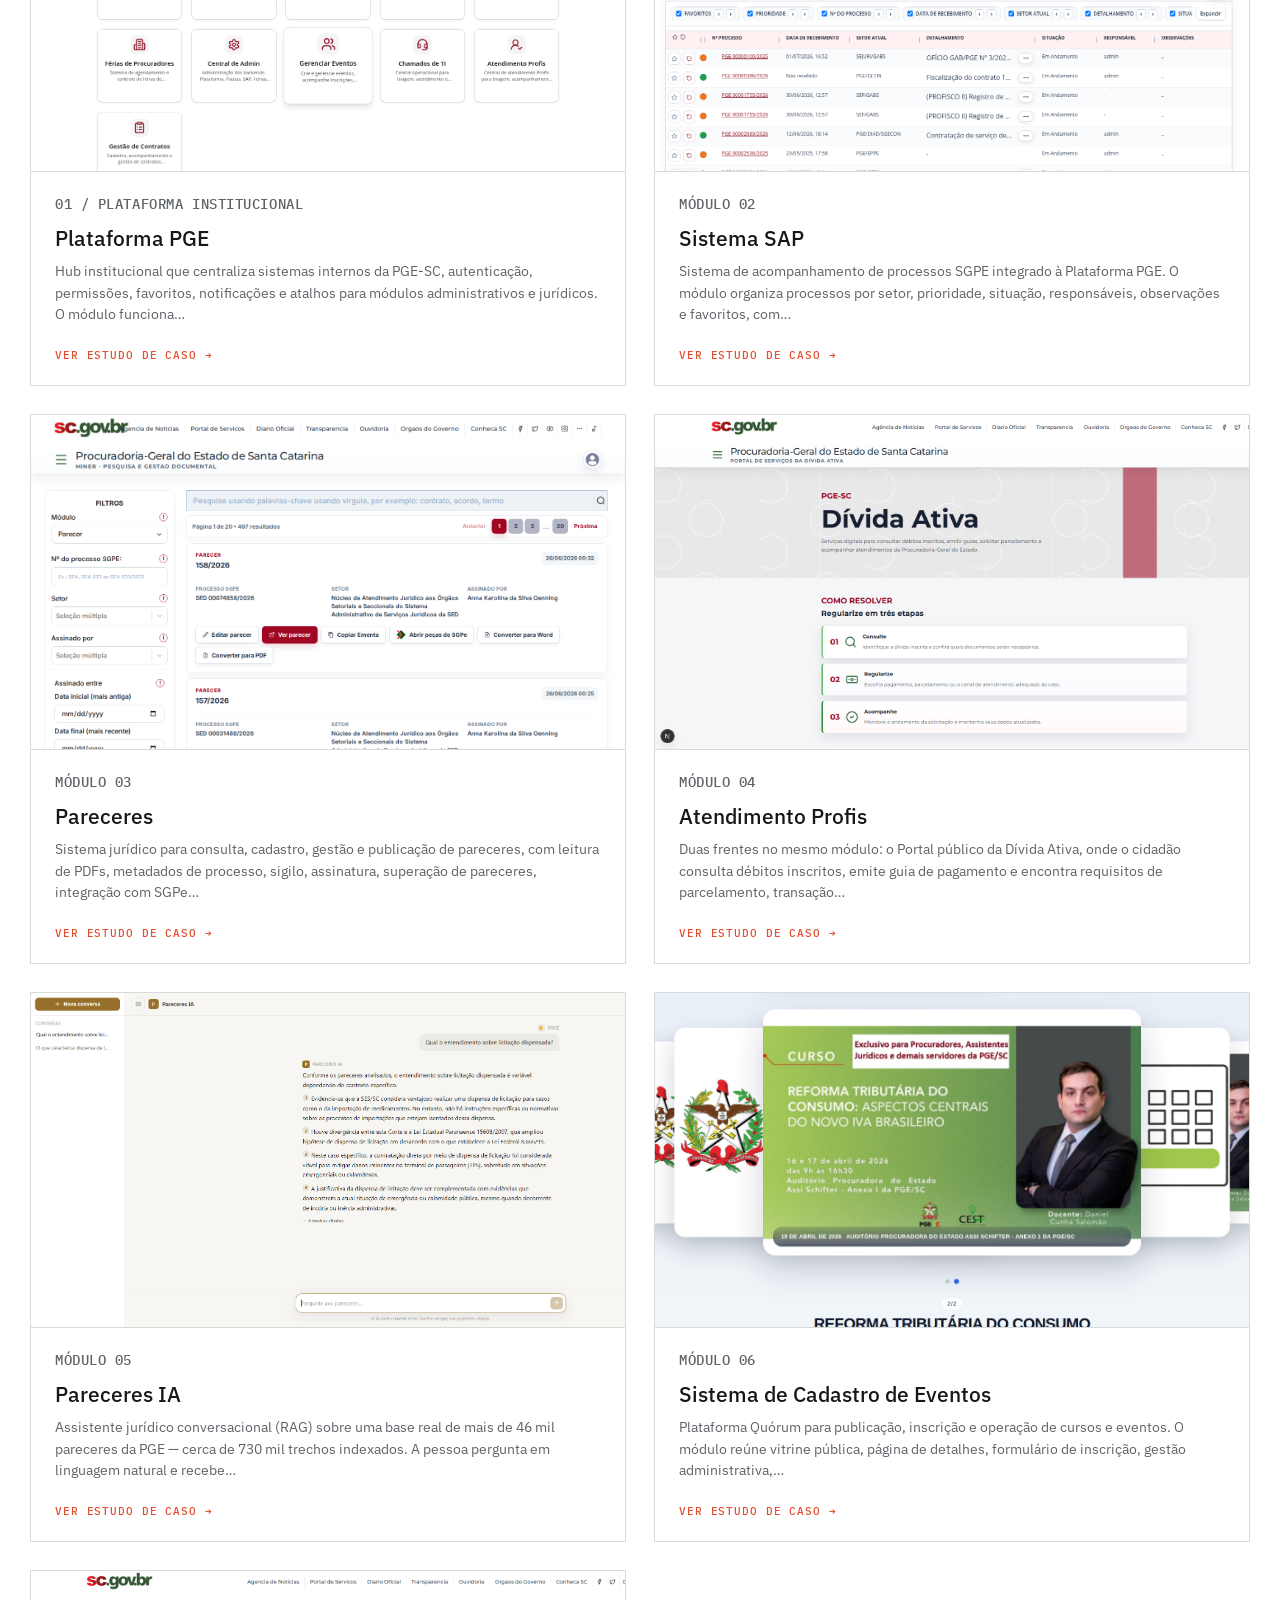
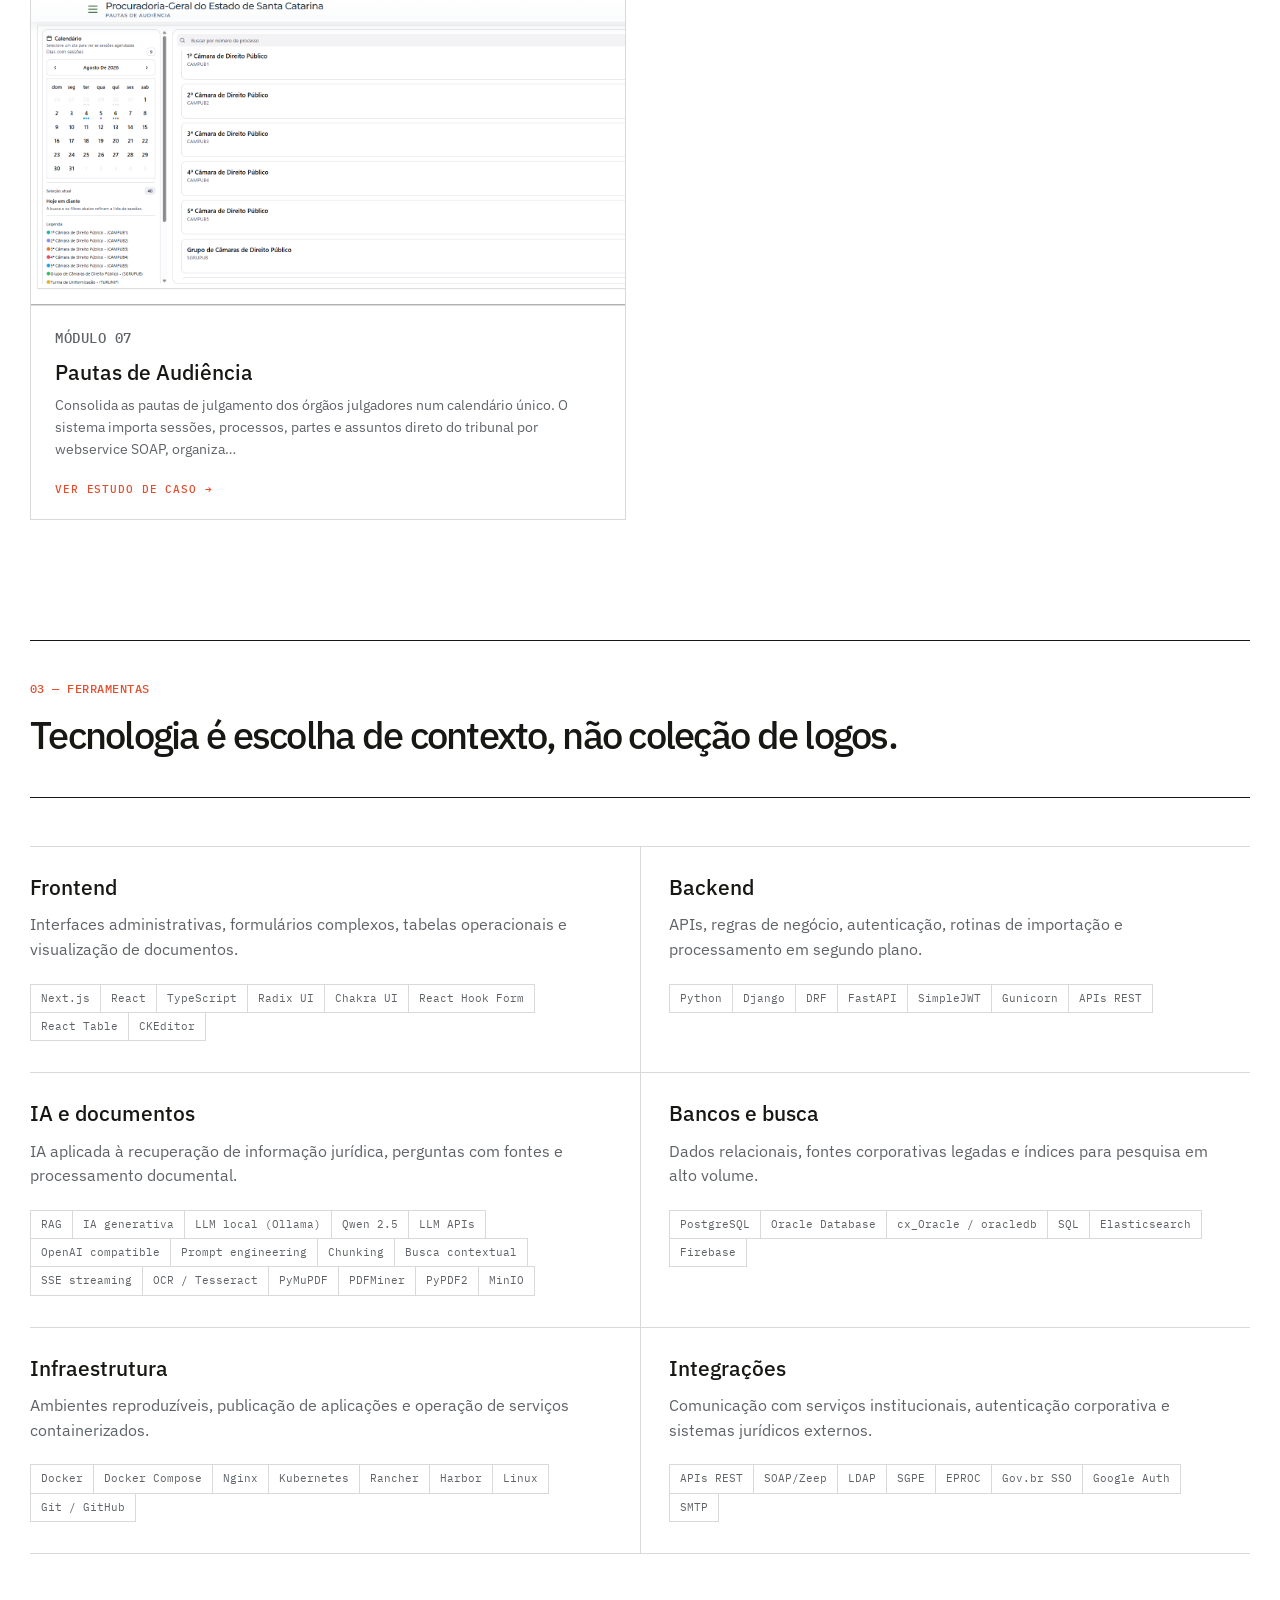
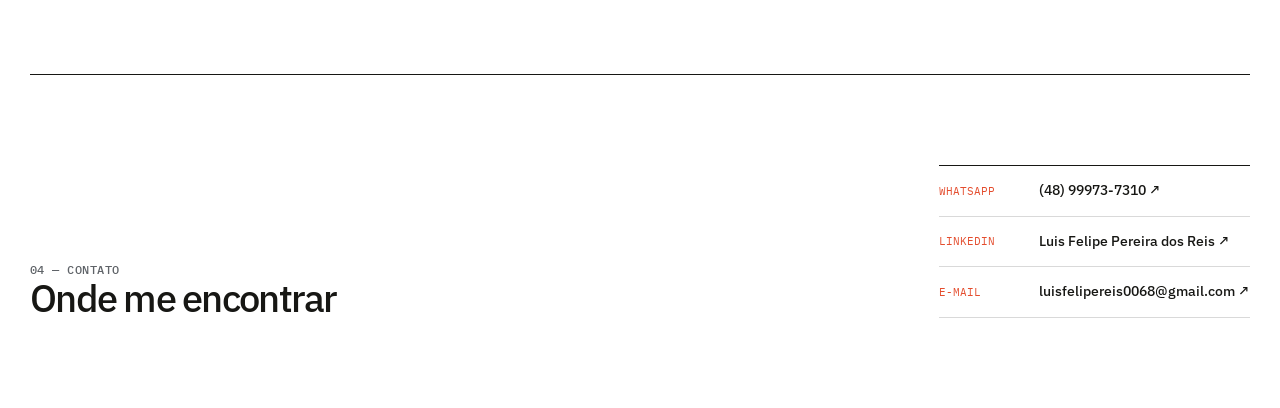
==== commit fadd983c: "Adiciona alternancia entre portugues e ingles" ====
--- a/index.html
+++ b/index.html
@@ -38,6 +38,7 @@
       <a href="#sobre">Sobre</a>
       <a href="#stack">Stack</a>
       <a href="#contato">Contato</a>
+      <button class="language-toggle" type="button" aria-label="Switch to English">EN</button>
     </nav>
   </header>
 
--- a/assets/portfolio.css
+++ b/assets/portfolio.css
@@ -56,6 +56,21 @@
   text-decoration: none;
 }
 .top-nav a:hover { color: var(--accent); }
+.language-toggle {
+  min-width: 38px;
+  padding: 7px 9px;
+  border: 1px solid var(--ink);
+  background: transparent;
+  color: var(--ink);
+  font: 500 11px/1 "IBM Plex Mono", monospace;
+  cursor: pointer;
+}
+.language-toggle:hover, .language-toggle:focus-visible {
+  border-color: var(--accent);
+  background: var(--accent);
+  color: var(--white);
+  outline: none;
+}
 .nav-projects { position: relative; }
 .nav-projects-trigger { display: flex; align-items: center; gap: 7px; padding: 20px 0; }
 .nav-projects-trigger span { color: var(--accent); transition: transform .15s ease; }
